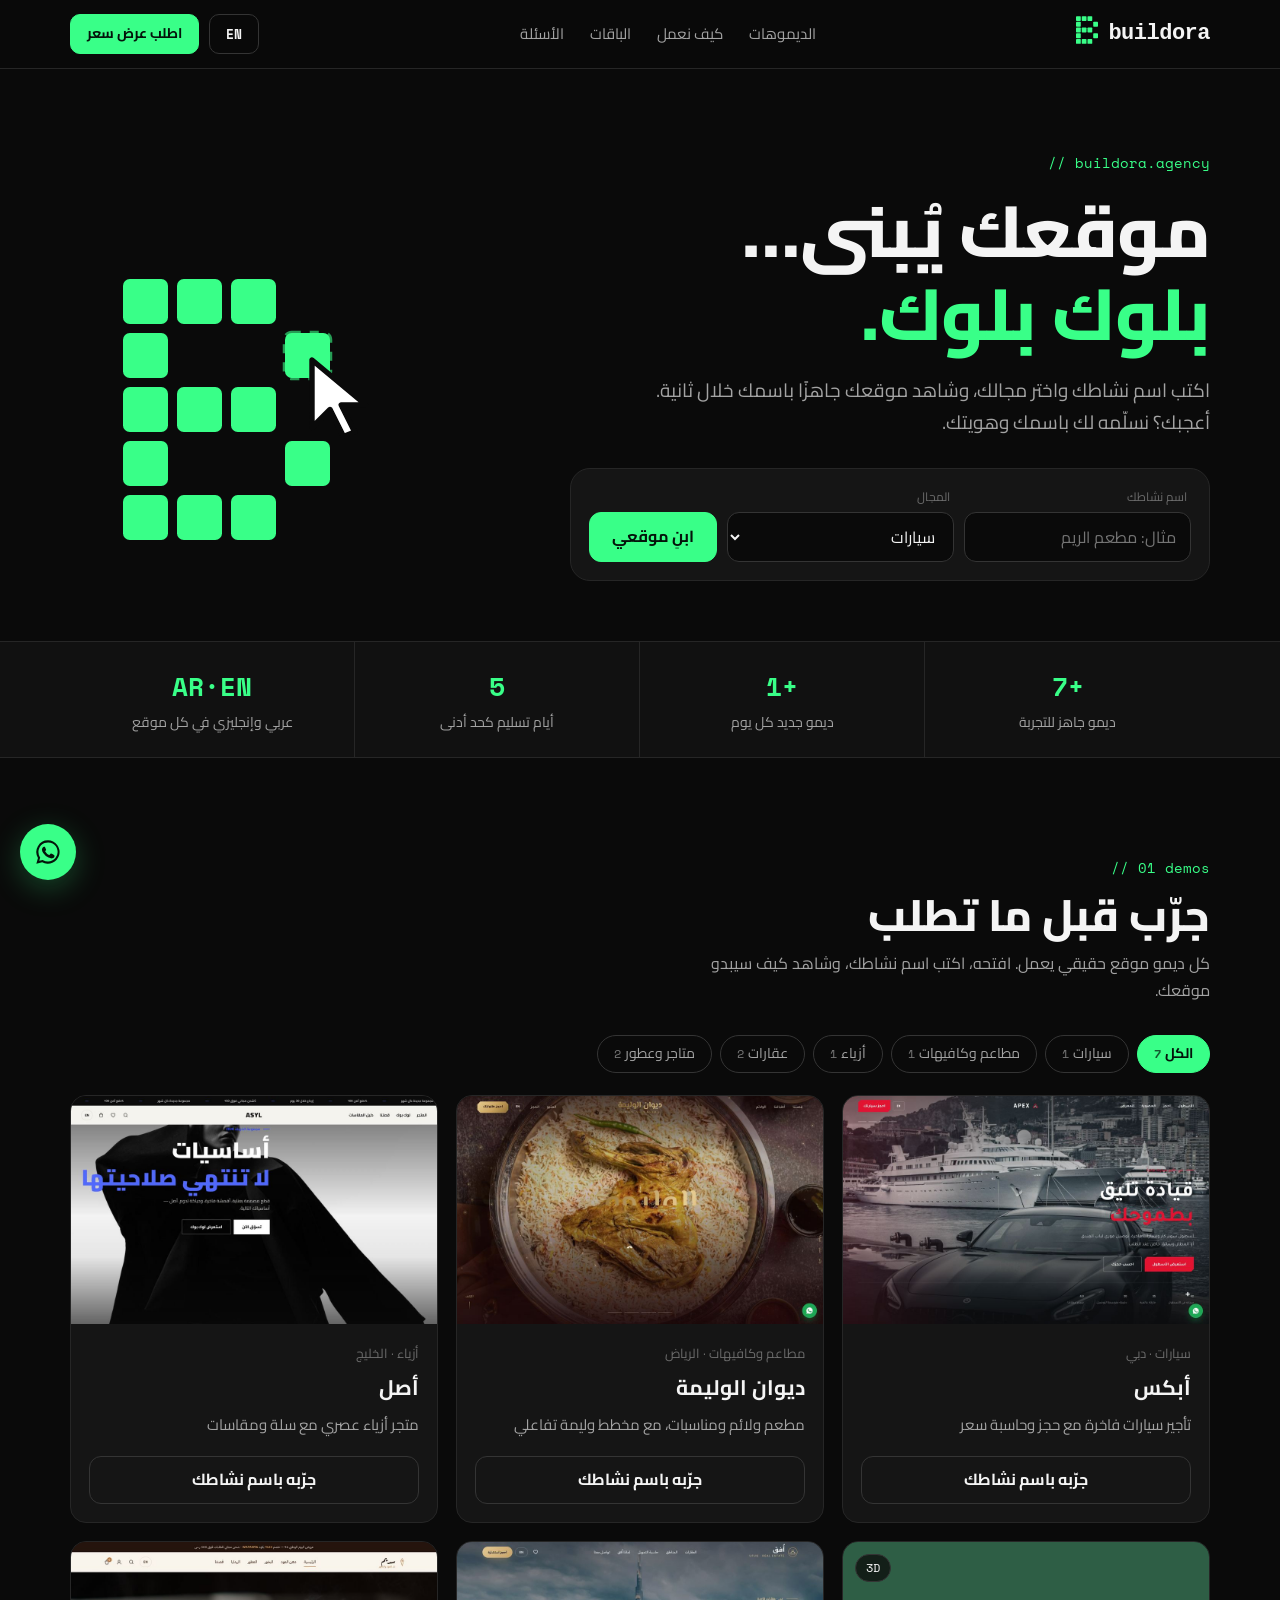
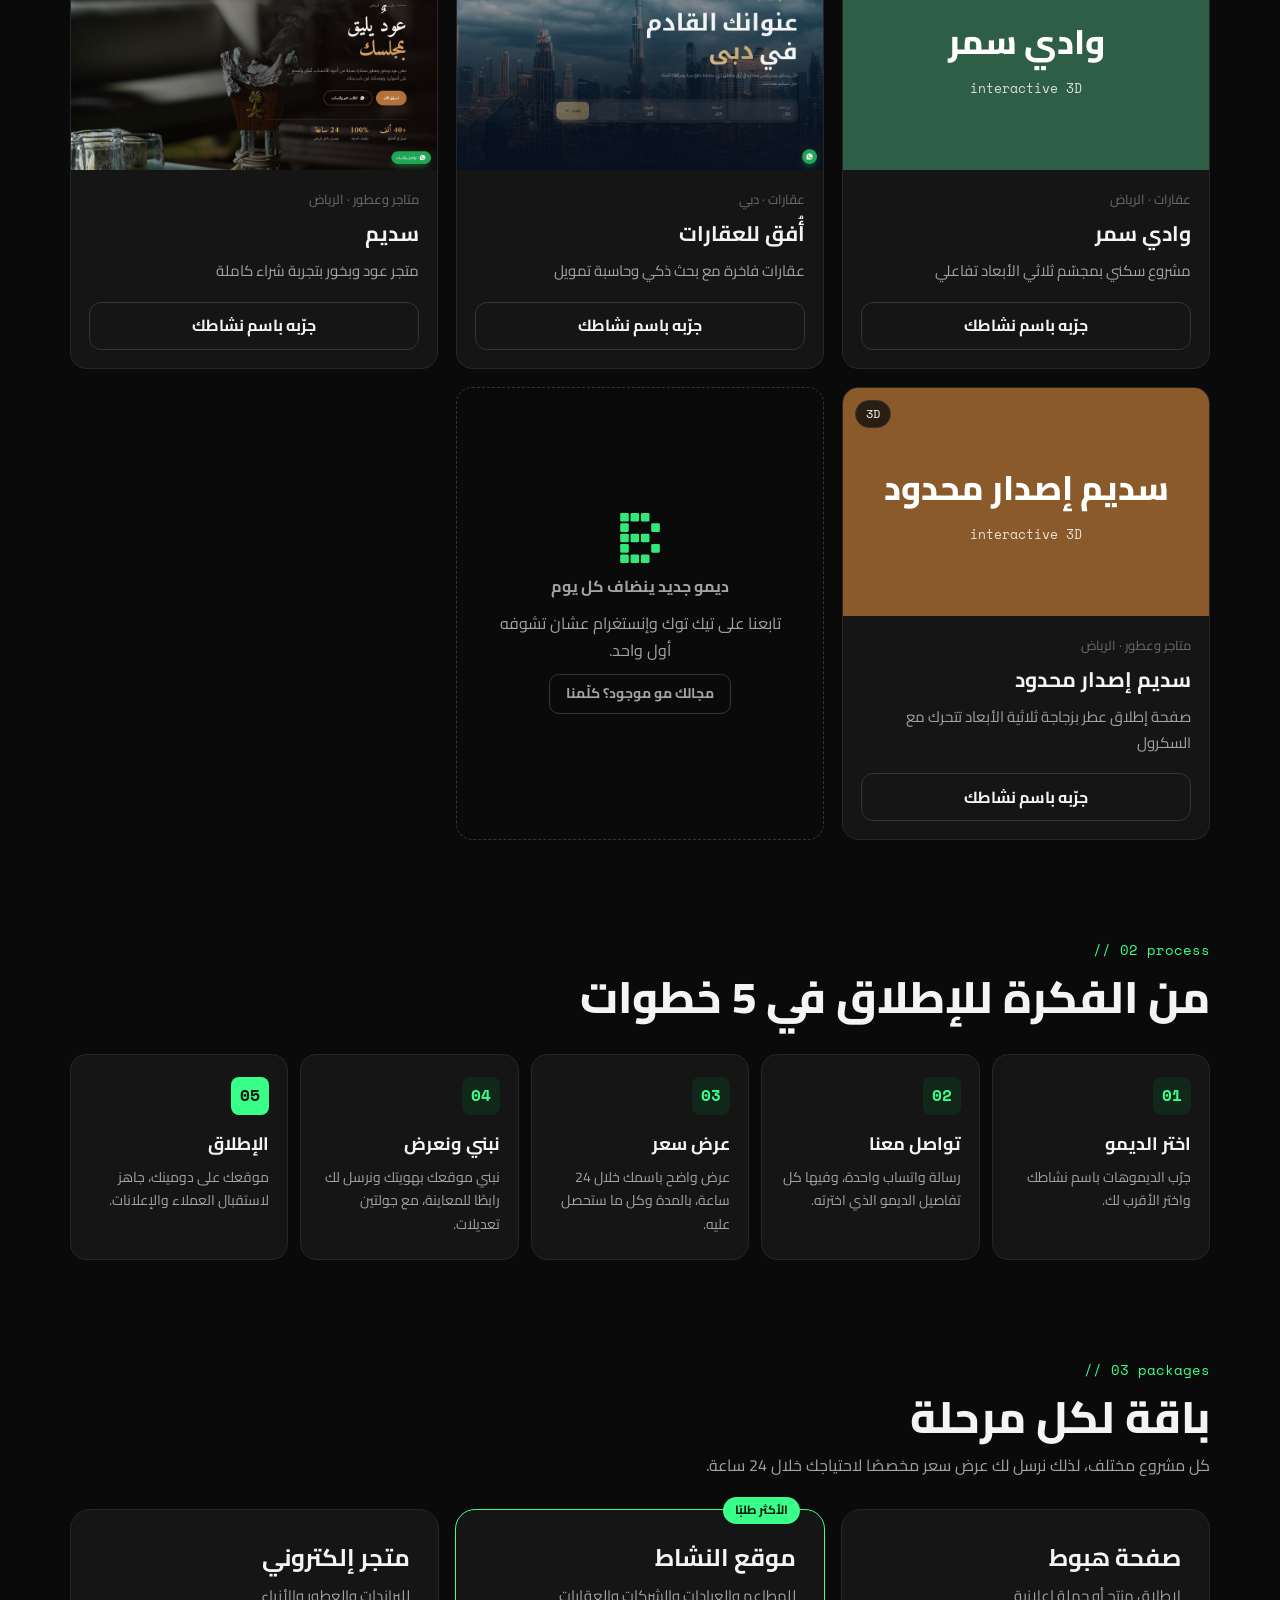
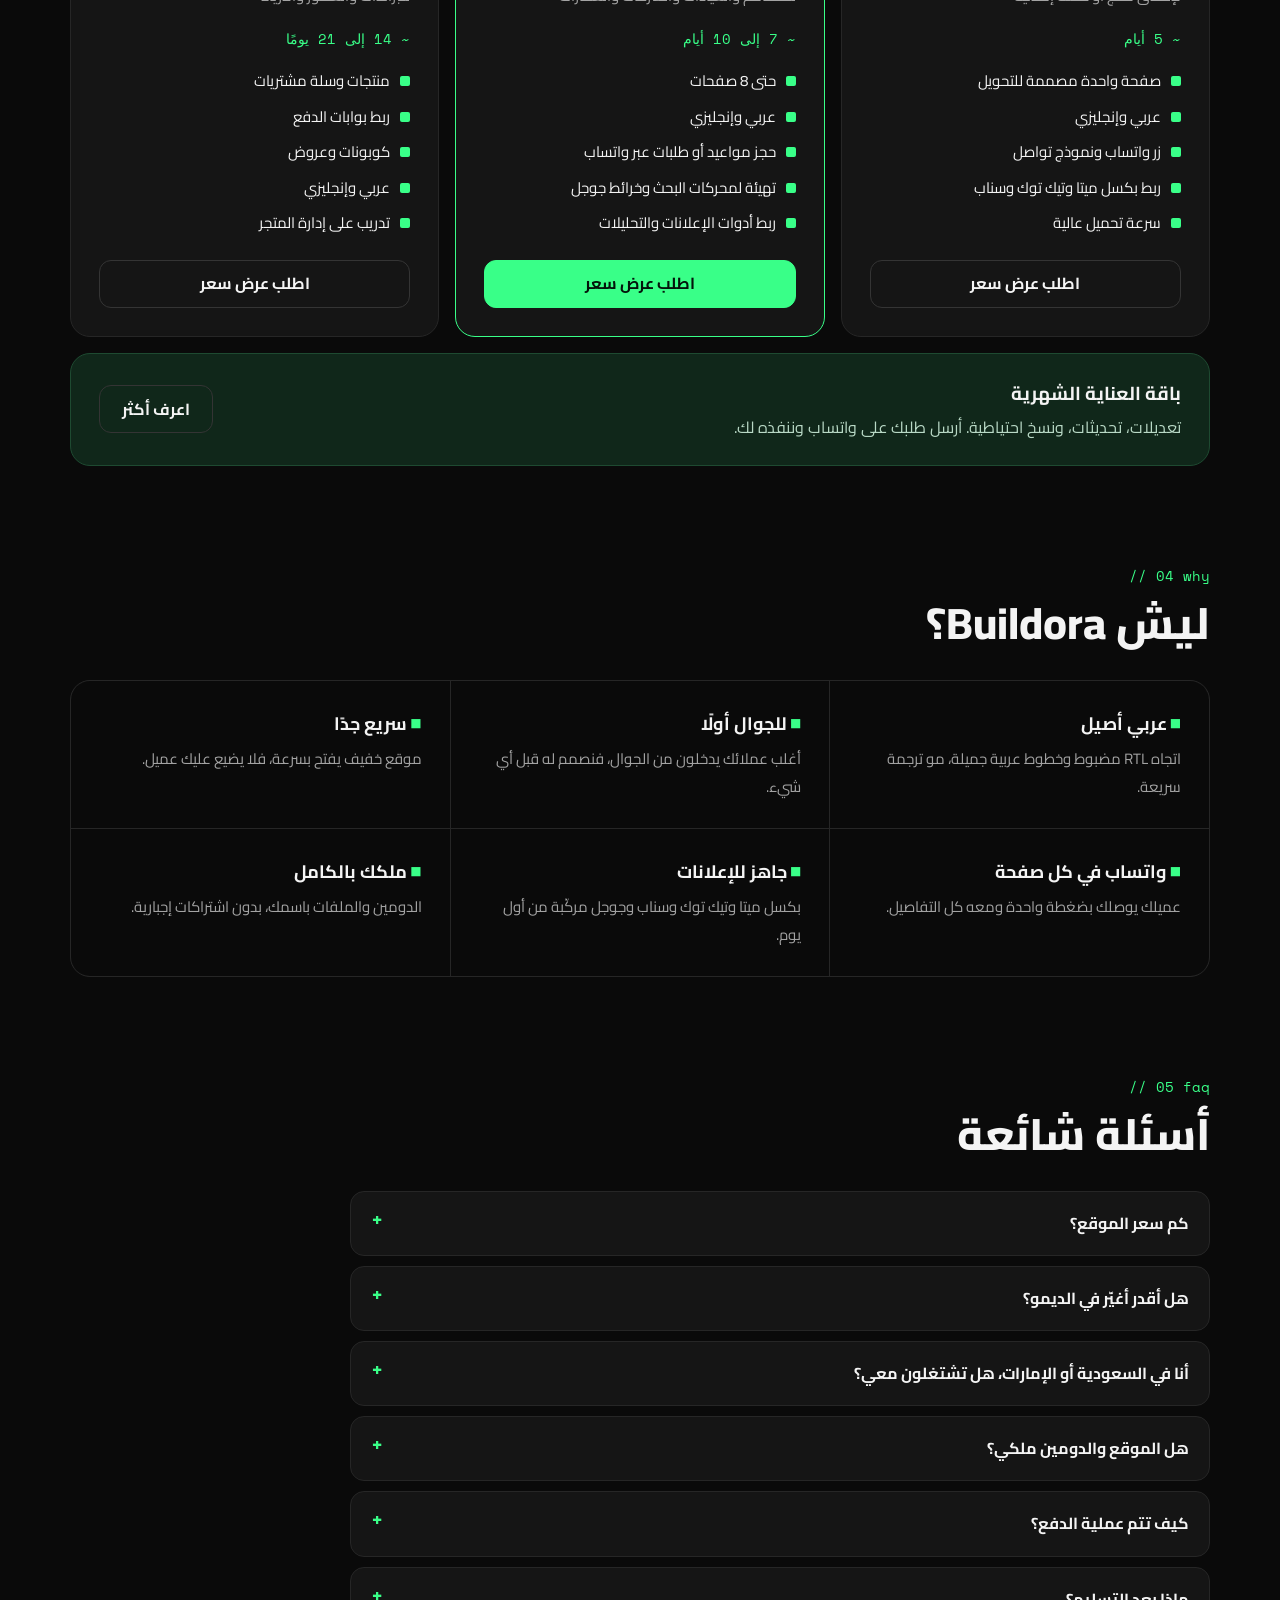
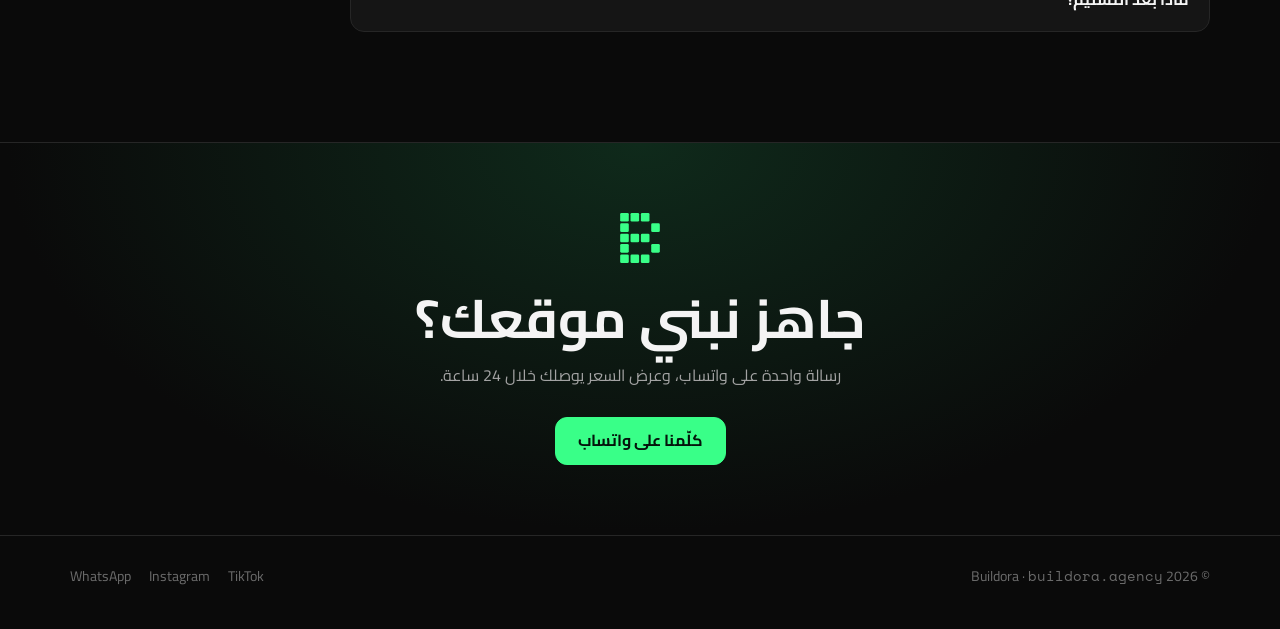
==== index.html @ 4841c997 "Add files via upload" ====
<!DOCTYPE html>
<html lang="ar" dir="rtl">
<head>
<meta charset="utf-8">
<meta name="viewport" content="width=device-width, initial-scale=1">
<title>Buildora | مواقع تُبنى بلوك بلوك</title>
<meta name="description" content="Buildora وكالة تصميم مواقع للخليج. جرّب ديمو جاهز باسم نشاطك، واطلب موقعك.">
<meta property="og:title" content="Buildora — Websites, built block by block">
<meta property="og:description" content="جرّب موقعك باسم نشاطك قبل ما تطلبه">
<meta property="og:image" content="assets/favicon-512.png">
<meta name="theme-color" content="#0A0A0A">
<link rel="icon" href="assets/favicon-32.png" sizes="32x32">
<link rel="apple-touch-icon" href="assets/favicon-180.png">
<link rel="preconnect" href="https://fonts.googleapis.com">
<link rel="preconnect" href="https://fonts.gstatic.com" crossorigin>
<link href="https://fonts.googleapis.com/css2?family=Cairo:wght@400;600;700;800&family=Inter:wght@400;600;700;800&family=Space+Mono:wght@400;700&display=swap" rel="stylesheet">
<link rel="stylesheet" href="assets/style.css">
</head>
<body>

<nav class="nav">
  <div class="wrap">
    <a href="#top" class="brand" aria-label="Buildora"><span id="navLogo"></span><b>buildora</b></a>
    <div class="nav-links">
      <a href="#demos" data-i18n="n_demos">الديموهات</a>
      <a href="#how" data-i18n="n_how">كيف نعمل</a>
      <a href="#packages" data-i18n="n_pkg">الباقات</a>
      <a href="#faq" data-i18n="n_faq">الأسئلة</a>
    </div>
    <div class="nav-end">
      <button class="btn btn-sm lang-btn" type="button">EN</button>
      <a class="btn btn-sm btn-neon" data-wa="general" href="#" target="_blank" rel="noopener" data-i18n="n_cta">اطلب عرض سعر</a>
    </div>
  </div>
</nav>

<header class="hero" id="top">
  <div class="wrap">
    <div>
      <span class="eyebrow">// buildora.agency</span>
      <h1 data-i18n="h_title">موقعك يُبنى…<br><span class="neon">بلوك بلوك.</span></h1>
      <p class="lead" data-i18n="h_lead">اكتب اسم نشاطك واختر مجالك، وشاهد موقعك جاهزًا باسمك خلال ثانية. أعجبك؟ نسلّمه لك باسمك وهويتك.</p>
      <form class="builder" id="builder" novalidate>
        <div>
          <label for="bName" data-i18n="h_name">اسم نشاطك</label>
          <input class="field" id="bName" maxlength="40" autocomplete="organization" data-i18n-ph="h_name_ph" placeholder="مثال: مطعم الريم">
        </div>
        <div>
          <label for="bCat" data-i18n="h_cat">المجال</label>
          <select class="field" id="bCat"></select>
        </div>
        <button class="btn btn-neon" type="submit" data-i18n="h_go">ابنِ موقعي</button>
        <p class="err" id="bErr" role="alert"></p>
      </form>
    </div>
    <div class="hero-art" id="heroArt"></div>
  </div>
</header>

<div class="strip">
  <div class="wrap">
    <div class="s"><b id="stDemos">+7</b><span data-i18n="st_1">ديمو جاهز للتجربة</span></div>
    <div class="s"><b>+1</b><span data-i18n="st_2">ديمو جديد كل يوم</span></div>
    <div class="s"><b data-i18n="st_3v">5</b><span data-i18n="st_3">أيام تسليم كحد أدنى</span></div>
    <div class="s"><b>AR·EN</b><span data-i18n="st_4">عربي وإنجليزي في كل موقع</span></div>
  </div>
</div>

<section class="sec" id="demos">
  <div class="wrap">
    <div class="sec-head rv">
      <div>
        <span class="eyebrow">// 01 demos</span>
        <h2 data-i18n="d_title">جرّب قبل ما تطلب</h2>
        <p data-i18n="d_sub">كل ديمو موقع حقيقي يعمل. افتحه، اكتب اسم نشاطك، وشاهد كيف سيبدو موقعك.</p>
      </div>
    </div>
    <div class="chips" id="chips" role="group"></div>
    <div class="grid" id="grid"></div>
  </div>
</section>

<section class="sec" id="how">
  <div class="wrap">
    <div class="sec-head rv">
      <div>
        <span class="eyebrow">// 02 process</span>
        <h2 data-i18n="p_title">من الفكرة للإطلاق في 5 خطوات</h2>
      </div>
    </div>
    <div class="steps rv">
      <div class="step"><div class="num">01</div><h3 data-i18n="p1h">اختر الديمو</h3><p data-i18n="p1p">جرّب الديموهات باسم نشاطك واختر الأقرب لك.</p></div>
      <div class="step"><div class="num">02</div><h3 data-i18n="p2h">تواصل معنا</h3><p data-i18n="p2p">رسالة واتساب واحدة، وفيها كل تفاصيل الديمو الذي اخترته.</p></div>
      <div class="step"><div class="num">03</div><h3 data-i18n="p3h">عرض سعر</h3><p data-i18n="p3p">عرض واضح باسمك خلال 24 ساعة، بالمدة وكل ما ستحصل عليه.</p></div>
      <div class="step"><div class="num">04</div><h3 data-i18n="p4h">نبني ونعرض</h3><p data-i18n="p4p">نبني موقعك بهويتك ونرسل لك رابطًا للمعاينة، مع جولتين تعديلات.</p></div>
      <div class="step"><div class="num">05</div><h3 data-i18n="p5h">الإطلاق</h3><p data-i18n="p5p">موقعك على دومينك، جاهز لاستقبال العملاء والإعلانات.</p></div>
    </div>
  </div>
</section>

<section class="sec" id="packages">
  <div class="wrap">
    <div class="sec-head rv">
      <div>
        <span class="eyebrow">// 03 packages</span>
        <h2 data-i18n="k_title">باقة لكل مرحلة</h2>
        <p data-i18n="k_sub">كل مشروع مختلف، لذلك نرسل لك عرض سعر مخصصًا لاحتياجك خلال 24 ساعة.</p>
      </div>
    </div>
    <div class="pkgs rv">
      <div class="pkg">
        <h3 data-i18n="k1">صفحة هبوط</h3>
        <p class="for" data-i18n="k1f">لإطلاق منتج أو حملة إعلانية</p>
        <div class="time" data-i18n="k1t">~ 5 أيام</div>
        <ul data-i18n="k1l"><li>صفحة واحدة مصممة للتحويل</li><li>عربي وإنجليزي</li><li>زر واتساب ونموذج تواصل</li><li>ربط بكسل ميتا وتيك توك وسناب</li><li>سرعة تحميل عالية</li></ul>
        <a class="btn" data-wa="pkg" data-pkg="k1" href="#" target="_blank" rel="noopener" data-i18n="k_cta">اطلب عرض سعر</a>
      </div>
      <div class="pkg hot">
        <span class="pop" data-i18n="k_pop">الأكثر طلبًا</span>
        <h3 data-i18n="k2">موقع النشاط</h3>
        <p class="for" data-i18n="k2f">للمطاعم والعيادات والشركات والعقارات</p>
        <div class="time" data-i18n="k2t">~ 7 إلى 10 أيام</div>
        <ul data-i18n="k2l"><li>حتى 8 صفحات</li><li>عربي وإنجليزي</li><li>حجز مواعيد أو طلبات عبر واتساب</li><li>تهيئة لمحركات البحث وخرائط جوجل</li><li>ربط أدوات الإعلانات والتحليلات</li></ul>
        <a class="btn btn-neon" data-wa="pkg" data-pkg="k2" href="#" target="_blank" rel="noopener" data-i18n="k_cta">اطلب عرض سعر</a>
      </div>
      <div class="pkg">
        <h3 data-i18n="k3">متجر إلكتروني</h3>
        <p class="for" data-i18n="k3f">للبراندات والعطور والأزياء</p>
        <div class="time" data-i18n="k3t">~ 14 إلى 21 يومًا</div>
        <ul data-i18n="k3l"><li>منتجات وسلة مشتريات</li><li>ربط بوابات الدفع</li><li>كوبونات وعروض</li><li>عربي وإنجليزي</li><li>تدريب على إدارة المتجر</li></ul>
        <a class="btn" data-wa="pkg" data-pkg="k3" href="#" target="_blank" rel="noopener" data-i18n="k_cta">اطلب عرض سعر</a>
      </div>
    </div>
    <div class="care rv">
      <div>
        <h3 data-i18n="c_h">باقة العناية الشهرية</h3>
        <p data-i18n="c_p">تعديلات، تحديثات، ونسخ احتياطية. أرسل طلبك على واتساب وننفذه لك.</p>
      </div>
      <a class="btn" data-wa="care" href="#" target="_blank" rel="noopener" data-i18n="c_cta">اعرف أكثر</a>
    </div>
  </div>
</section>

<section class="sec">
  <div class="wrap">
    <div class="sec-head rv">
      <div>
        <span class="eyebrow">// 04 why</span>
        <h2 data-i18n="w_title">ليش Buildora؟</h2>
      </div>
    </div>
    <div class="why rv">
      <div><b data-i18n="w1">عربي أصيل</b><span data-i18n="w1p">اتجاه RTL مضبوط وخطوط عربية جميلة، مو ترجمة سريعة.</span></div>
      <div><b data-i18n="w2">للجوال أولًا</b><span data-i18n="w2p">أغلب عملائك يدخلون من الجوال، فنصمم له قبل أي شيء.</span></div>
      <div><b data-i18n="w3">سريع جدًا</b><span data-i18n="w3p">موقع خفيف يفتح بسرعة، فلا يضيع عليك عميل.</span></div>
      <div><b data-i18n="w4">واتساب في كل صفحة</b><span data-i18n="w4p">عميلك يوصلك بضغطة واحدة ومعه كل التفاصيل.</span></div>
      <div><b data-i18n="w5">جاهز للإعلانات</b><span data-i18n="w5p">بكسل ميتا وتيك توك وسناب وجوجل مركّبة من أول يوم.</span></div>
      <div><b data-i18n="w6">ملكك بالكامل</b><span data-i18n="w6p">الدومين والملفات باسمك، بدون اشتراكات إجبارية.</span></div>
    </div>
  </div>
</section>

<section class="sec" id="faq">
  <div class="wrap">
    <div class="sec-head rv">
      <div>
        <span class="eyebrow">// 05 faq</span>
        <h2 data-i18n="f_title">أسئلة شائعة</h2>
      </div>
    </div>
    <div class="faq rv">
      <details><summary data-i18n="f1q">كم سعر الموقع؟</summary><p data-i18n="f1a">يعتمد على الباقة وعدد الصفحات والمميزات. أرسل لنا على واتساب ونرسل لك عرض سعر واضحًا خلال 24 ساعة.</p></details>
      <details><summary data-i18n="f2q">هل أقدر أغيّر في الديمو؟</summary><p data-i18n="f2a">أكيد. الديمو نقطة بداية فقط، ونغيّر الألوان والصور والمحتوى والأقسام حسب هويتك واحتياجك.</p></details>
      <details><summary data-i18n="f3q">أنا في السعودية أو الإمارات، هل تشتغلون معي؟</summary><p data-i18n="f3a">نعم، نعمل مع عملاء الخليج عن بُعد بالكامل: التواصل على واتساب، والمعاينة برابط، والدفع بطرق مرنة.</p></details>
      <details><summary data-i18n="f4q">هل الموقع والدومين ملكي؟</summary><p data-i18n="f4a">نعم، الدومين مسجّل باسمك والموقع ملكك بالكامل.</p></details>
      <details><summary data-i18n="f5q">كيف تتم عملية الدفع؟</summary><p data-i18n="f5a">50% عند البدء، و50% قبل إطلاق الموقع على دومينك.</p></details>
      <details><summary data-i18n="f6q">ماذا بعد التسليم؟</summary><p data-i18n="f6a">نعطيك دعمًا مجانيًا لمدة 14 يومًا، وبعدها تقدر تشترك في باقة العناية الشهرية.</p></details>
    </div>
  </div>
</section>

<div class="cta">
  <div class="wrap rv">
    <div id="ctaLogo" style="display:inline-block"></div>
    <h2 data-i18n="x_title">جاهز نبني موقعك؟</h2>
    <p data-i18n="x_sub">رسالة واحدة على واتساب، وعرض السعر يوصلك خلال 24 ساعة.</p>
    <a class="btn btn-neon" data-wa="general" href="#" target="_blank" rel="noopener" data-i18n="x_cta">كلّمنا على واتساب</a>
  </div>
</div>

<footer>
  <div class="wrap">
    <span>© <span id="yr">2026</span> Buildora · <span class="mono">buildora.agency</span></span>
    <div class="links">
      <a href="https://www.tiktok.com/@buildora.agency" target="_blank" rel="noopener">TikTok</a>
      <a href="https://www.instagram.com/buildora.agency" target="_blank" rel="noopener">Instagram</a>
      <a data-wa="general" href="#" target="_blank" rel="noopener">WhatsApp</a>
    </div>
  </div>
</footer>

<a class="wa-float" data-wa="general" href="#" target="_blank" rel="noopener" aria-label="WhatsApp">
  <svg width="28" height="28" viewBox="0 0 24 24" fill="currentColor" aria-hidden="true"><path d="M12 2a10 10 0 0 0-8.6 15.1L2 22l5-1.3A10 10 0 1 0 12 2zm0 18.2a8.2 8.2 0 0 1-4.2-1.2l-.3-.2-3 .8.8-2.9-.2-.3A8.2 8.2 0 1 1 12 20.2zm4.5-6.1c-.2-.1-1.5-.7-1.7-.8-.2-.1-.4-.1-.6.1l-.8 1c-.1.2-.3.2-.5.1a6.7 6.7 0 0 1-3.3-2.9c-.3-.4.3-.4.7-1.4.1-.2 0-.3 0-.4l-.8-1.8c-.2-.5-.4-.4-.6-.4h-.5a1 1 0 0 0-.7.3 3 3 0 0 0-.9 2.2 5.2 5.2 0 0 0 1.1 2.7 11.8 11.8 0 0 0 4.5 4c1.7.7 2.3.8 3.2.6a2.7 2.7 0 0 0 1.8-1.2 2.2 2.2 0 0 0 .1-1.3c0-.1-.2-.2-.5-.3z"/></svg>
</a>

<script src="assets/common.js"></script>
<script src="assets/home.js"></script>
</body>
</html>
---- assets/style.css ----
:root {
  --bg: #0A0A0A;
  --bg-2: #111111;
  --card: #151515;
  --line: #262626;
  --line-2: #343434;
  --neon: #39FF88;
  --neon-dim: #10271A;
  --text: #F4F4F4;
  --muted: #A3A3A3;
  --faint: #6B6B6B;
  --radius: 16px;
  --font-ar: 'Cairo', system-ui, sans-serif;
  --font-en: 'Inter', system-ui, sans-serif;
  --font-mono: 'Space Mono', 'Courier New', monospace;
  color-scheme: dark;
}

* { box-sizing: border-box; }
html { scroll-behavior: smooth; }
body {
  margin: 0;
  background: var(--bg);
  color: var(--text);
  font-family: var(--font-ar);
  line-height: 1.7;
  -webkit-font-smoothing: antialiased;
}
html[lang="en"] body { font-family: var(--font-en); }
a { color: inherit; text-decoration: none; }
img { max-width: 100%; display: block; }
button, input, select { font: inherit; color: inherit; }
.mono { font-family: var(--font-mono); }
.wrap { max-width: 1180px; margin: 0 auto; padding: 0 20px; }
.neon { color: var(--neon); }
.sr-only { position: absolute; width: 1px; height: 1px; overflow: hidden; clip: rect(0 0 0 0); }

/* Buttons */
.btn {
  display: inline-flex; align-items: center; justify-content: center; gap: 8px;
  height: 48px; padding: 0 22px; border-radius: 12px; border: 1px solid var(--line-2);
  background: transparent; cursor: pointer; font-weight: 700; white-space: nowrap;
  transition: transform .15s, background .15s, border-color .15s;
}
.btn:hover { border-color: var(--neon); }
.btn:active { transform: scale(.98); }
.btn-neon { background: var(--neon); color: #04140B; border-color: var(--neon); }
.btn-neon:hover { background: #5dffa0; }
.btn-sm { height: 40px; padding: 0 16px; font-size: 14px; border-radius: 10px; }

/* Nav */
.nav {
  position: sticky; top: 0; z-index: 50;
  background: rgba(10, 10, 10, .82); backdrop-filter: blur(12px);
  border-bottom: 1px solid var(--line);
}
.nav .wrap { display: flex; align-items: center; justify-content: space-between; height: 68px; gap: 16px; }
.brand { display: flex; align-items: center; gap: 10px; direction: ltr; }
.brand b { font-family: 'Courier New', monospace; font-size: 22px; letter-spacing: -.5px; }
.nav-links { display: flex; gap: 26px; color: var(--muted); font-size: 15px; }
.nav-links a:hover { color: var(--text); }
.nav-end { display: flex; gap: 10px; align-items: center; }
.lang-btn { font-family: var(--font-mono); font-size: 13px; }
@media (max-width: 900px) { .nav-links { display: none; } }
@media (max-width: 520px) { .nav .btn-neon { display: none; } }

/* Hero */
.hero { padding: 80px 0 60px; position: relative; overflow: hidden; }
.hero .wrap { display: grid; grid-template-columns: 1.25fr .75fr; gap: 40px; align-items: center; }
.eyebrow { font-family: var(--font-mono); color: var(--neon); font-size: 14px; direction: ltr; display: inline-block; }
.hero h1 { font-size: clamp(38px, 6vw, 72px); line-height: 1.15; margin: 14px 0 18px; font-weight: 800; letter-spacing: -.5px; }
html[lang="en"] .hero h1 { letter-spacing: -2px; }
.hero p.lead { color: var(--muted); font-size: 19px; max-width: 560px; margin: 0 0 30px; }
.builder {
  background: var(--card); border: 1px solid var(--line); border-radius: 20px; padding: 18px;
  display: grid; grid-template-columns: 1fr 1fr auto; gap: 10px; max-width: 640px;
}
.builder label { display: block; font-size: 12px; color: var(--faint); margin: 0 4px 4px; }
.field {
  width: 100%; height: 50px; border-radius: 12px; border: 1px solid var(--line-2);
  background: var(--bg); padding: 0 14px; outline: none;
}
.field:focus { border-color: var(--neon); }
.builder .btn { align-self: end; height: 50px; }
.builder .err { grid-column: 1 / -1; color: #ff7b7b; font-size: 13px; margin: 0 4px; min-height: 0; }
.builder .err:empty { display: none; }
@media (max-width: 900px) {
  .hero .wrap { grid-template-columns: 1fr; }
  .hero-art { display: none; }
  .builder { grid-template-columns: 1fr; }
}
.hero-art { display: flex; justify-content: center; }
.hero-art svg { width: 100%; max-width: 360px; height: auto; }
@keyframes dragin { 0%, 15% { transform: translate(22px, -20px); } 55%, 100% { transform: translate(0, 0); } }
.dg { animation: dragin 2.6s ease-in-out infinite; }
@media (prefers-reduced-motion: reduce) { .dg { animation: none; } }

/* Strip */
.strip { border-block: 1px solid var(--line); background: var(--bg-2); }
.strip .wrap { display: grid; grid-template-columns: repeat(4, 1fr); }
.strip div.s { padding: 22px 10px; text-align: center; border-inline-start: 1px solid var(--line); }
.strip div.s:first-child { border-inline-start: 0; }
.strip b { display: block; font-size: 26px; color: var(--neon); font-family: var(--font-mono); }
.strip span { color: var(--muted); font-size: 14px; }
@media (max-width: 700px) {
  .strip .wrap { grid-template-columns: 1fr 1fr; }
  .strip div.s:nth-child(3) { border-inline-start: 0; }
  .strip div.s:nth-child(n+3) { border-top: 1px solid var(--line); }
}

/* Sections */
section.sec { padding: 96px 0 0; }
.sec-head { display: flex; justify-content: space-between; align-items: end; gap: 20px; flex-wrap: wrap; margin-bottom: 30px; }
.sec-head h2 { font-size: clamp(30px, 4vw, 44px); line-height: 1.2; margin: 8px 0 0; font-weight: 800; }
.sec-head p { color: var(--muted); margin: 8px 0 0; max-width: 520px; }

/* Filters + gallery */
.chips { display: flex; gap: 8px; flex-wrap: wrap; margin-bottom: 22px; }
.chip {
  height: 38px; padding: 0 16px; border-radius: 999px; border: 1px solid var(--line-2);
  background: transparent; cursor: pointer; color: var(--muted); font-size: 14px;
}
.chip[aria-pressed="true"] { background: var(--neon); color: #04140B; border-color: var(--neon); font-weight: 700; }
.chip .n { font-family: var(--font-mono); font-size: 12px; opacity: .7; margin-inline-start: 4px; }
.grid { display: grid; grid-template-columns: repeat(auto-fill, minmax(320px, 1fr)); gap: 18px; }
@media (max-width: 400px) { .grid { grid-template-columns: 1fr; } }
.card {
  background: var(--card); border: 1px solid var(--line); border-radius: var(--radius); overflow: hidden;
  display: flex; flex-direction: column; transition: border-color .2s, transform .2s;
}
.card:hover { border-color: var(--line-2); transform: translateY(-3px); }
.thumb { position: relative; aspect-ratio: 16 / 10; background: #1b1b1b; overflow: hidden; }
.thumb img { width: 100%; height: 100%; object-fit: cover; object-position: top; transition: transform .5s; }
.card:hover .thumb img { transform: scale(1.04); }
.thumb .ph {
  position: absolute; inset: 0; display: flex; flex-direction: column; align-items: center; justify-content: center; gap: 6px;
  font-size: 34px; font-weight: 800; color: #fff;
}
.thumb .ph small { font-family: var(--font-mono); font-size: 13px; font-weight: 400; opacity: .8; }
.tag {
  position: absolute; top: 12px; inset-inline-start: 12px; font-family: var(--font-mono); font-size: 12px;
  background: rgba(10, 10, 10, .75); border: 1px solid var(--line-2); padding: 3px 10px; border-radius: 999px;
}
.tag.new { background: var(--neon); color: #04140B; border-color: var(--neon); font-weight: 700; }
.tag.b3d { inset-inline-start: auto; inset-inline-end: 12px; }
.card-body { padding: 18px; display: flex; flex-direction: column; gap: 6px; flex: 1; }
.card-body .meta { font-size: 13px; color: var(--faint); font-family: var(--font-mono); }
.card-body h3 { margin: 0; font-size: 21px; }
.card-body p { margin: 0; color: var(--muted); font-size: 15px; flex: 1; }
.card-body .btn { margin-top: 12px; width: 100%; }
.more-soon {
  border: 1px dashed var(--line-2); border-radius: var(--radius); display: flex; flex-direction: column;
  align-items: center; justify-content: center; text-align: center; padding: 30px; gap: 10px; color: var(--muted); min-height: 300px;
}
.more-soon svg { opacity: .9; }

/* Steps */
.steps { display: grid; grid-template-columns: repeat(5, 1fr); gap: 12px; }
.step { background: var(--card); border: 1px solid var(--line); border-radius: var(--radius); padding: 22px 18px; position: relative; }
.step .num { width: 38px; height: 38px; border-radius: 8px; background: var(--neon-dim); color: var(--neon); display: grid; place-items: center; font-family: var(--font-mono); font-weight: 700; margin-bottom: 14px; }
.step:last-child .num { background: var(--neon); color: #04140B; }
.step h3 { margin: 0 0 6px; font-size: 18px; }
.step p { margin: 0; color: var(--muted); font-size: 14px; }
@media (max-width: 1000px) { .steps { grid-template-columns: 1fr 1fr; } }
@media (max-width: 560px) { .steps { grid-template-columns: 1fr; } }

/* Packages */
.pkgs { display: grid; grid-template-columns: repeat(3, 1fr); gap: 16px; }
@media (max-width: 900px) { .pkgs { grid-template-columns: 1fr; } }
.pkg { background: var(--card); border: 1px solid var(--line); border-radius: 20px; padding: 28px; display: flex; flex-direction: column; }
.pkg.hot { border-color: var(--neon); position: relative; }
.pkg .pop { position: absolute; top: -13px; inset-inline-start: 24px; background: var(--neon); color: #04140B; font-size: 12px; font-weight: 700; padding: 3px 12px; border-radius: 999px; }
.pkg h3 { margin: 0; font-size: 24px; }
.pkg .for { color: var(--muted); margin: 4px 0 18px; font-size: 15px; }
.pkg .time { font-family: var(--font-mono); color: var(--neon); font-size: 14px; margin-bottom: 18px; }
.pkg ul { list-style: none; padding: 0; margin: 0 0 24px; display: grid; gap: 10px; flex: 1; }
.pkg li { display: flex; gap: 10px; font-size: 15px; }
.pkg li::before { content: ""; flex: none; width: 10px; height: 10px; margin-top: 8px; border-radius: 2px; background: var(--neon); }
.care {
  margin-top: 16px; background: var(--neon-dim); border: 1px solid #1e4a31; border-radius: 20px; padding: 24px 28px;
  display: flex; justify-content: space-between; align-items: center; gap: 20px; flex-wrap: wrap;
}
.care h3 { margin: 0 0 4px; }
.care p { margin: 0; color: #b9d9c6; }

/* Why */
.why { display: grid; grid-template-columns: repeat(3, 1fr); gap: 1px; background: var(--line); border: 1px solid var(--line); border-radius: 20px; overflow: hidden; }
.why div { background: var(--bg); padding: 28px; }
.why b { display: block; font-size: 18px; margin-bottom: 6px; }
.why b::before { content: "■ "; color: var(--neon); font-size: 12px; vertical-align: 3px; }
.why span { color: var(--muted); font-size: 15px; }
@media (max-width: 800px) { .why { grid-template-columns: 1fr; } }

/* FAQ */
.faq { display: grid; gap: 10px; max-width: 860px; }
.faq details { background: var(--card); border: 1px solid var(--line); border-radius: 14px; padding: 0 20px; }
.faq summary { cursor: pointer; list-style: none; padding: 18px 0; font-weight: 700; display: flex; justify-content: space-between; gap: 10px; }
.faq summary::-webkit-details-marker { display: none; }
.faq summary::after { content: "+"; font-family: var(--font-mono); color: var(--neon); font-size: 20px; line-height: 1; }
.faq details[open] summary::after { content: "−"; }
.faq details p { margin: 0 0 18px; color: var(--muted); }

/* CTA + footer */
.cta {
  margin: 110px 0 0; padding: 70px 20px; text-align: center; border-top: 1px solid var(--line);
  background: radial-gradient(ellipse at center top, #0f2a1b 0%, var(--bg) 70%);
}
.cta h2 { font-size: clamp(32px, 5vw, 54px); margin: 16px 0 10px; line-height: 1.2; }
.cta p { color: var(--muted); margin: 0 auto 28px; max-width: 520px; }
footer { border-top: 1px solid var(--line); padding: 28px 0 40px; color: var(--faint); font-size: 14px; }
footer .wrap { display: flex; justify-content: space-between; gap: 16px; flex-wrap: wrap; align-items: center; }
footer .links { display: flex; gap: 18px; }
footer a:hover { color: var(--text); }

.wa-float {
  position: fixed; bottom: 20px; inset-inline-end: 20px; z-index: 40; width: 56px; height: 56px; border-radius: 50%;
  background: var(--neon); color: #04140B; display: grid; place-items: center; box-shadow: 0 8px 30px rgba(57, 255, 136, .25);
}

/* Reveal */
.rv { opacity: 0; transform: translateY(18px); transition: opacity .6s, transform .6s; }
.rv.in { opacity: 1; transform: none; }
@media (prefers-reduced-motion: reduce) { .rv { opacity: 1; transform: none; } }
html[lang="ar"] .card-body .meta { font-family: var(--font-ar); }
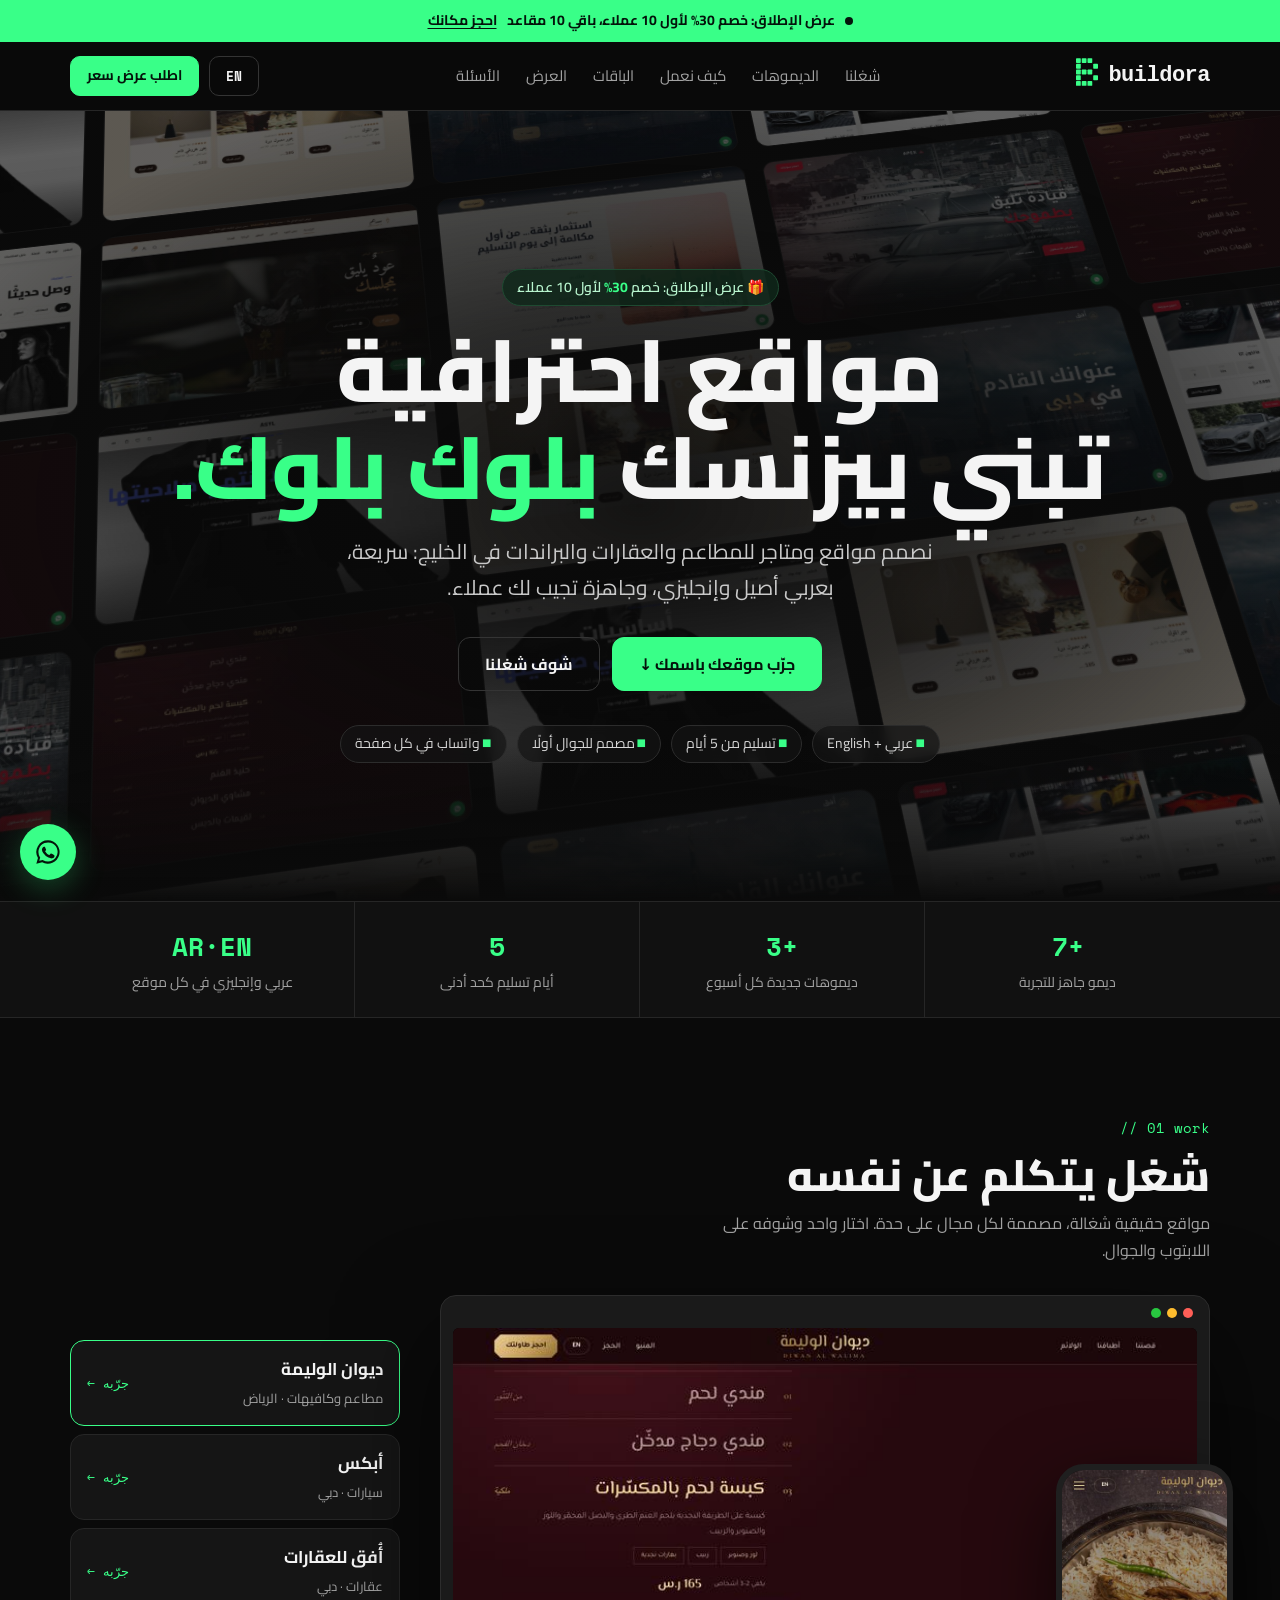
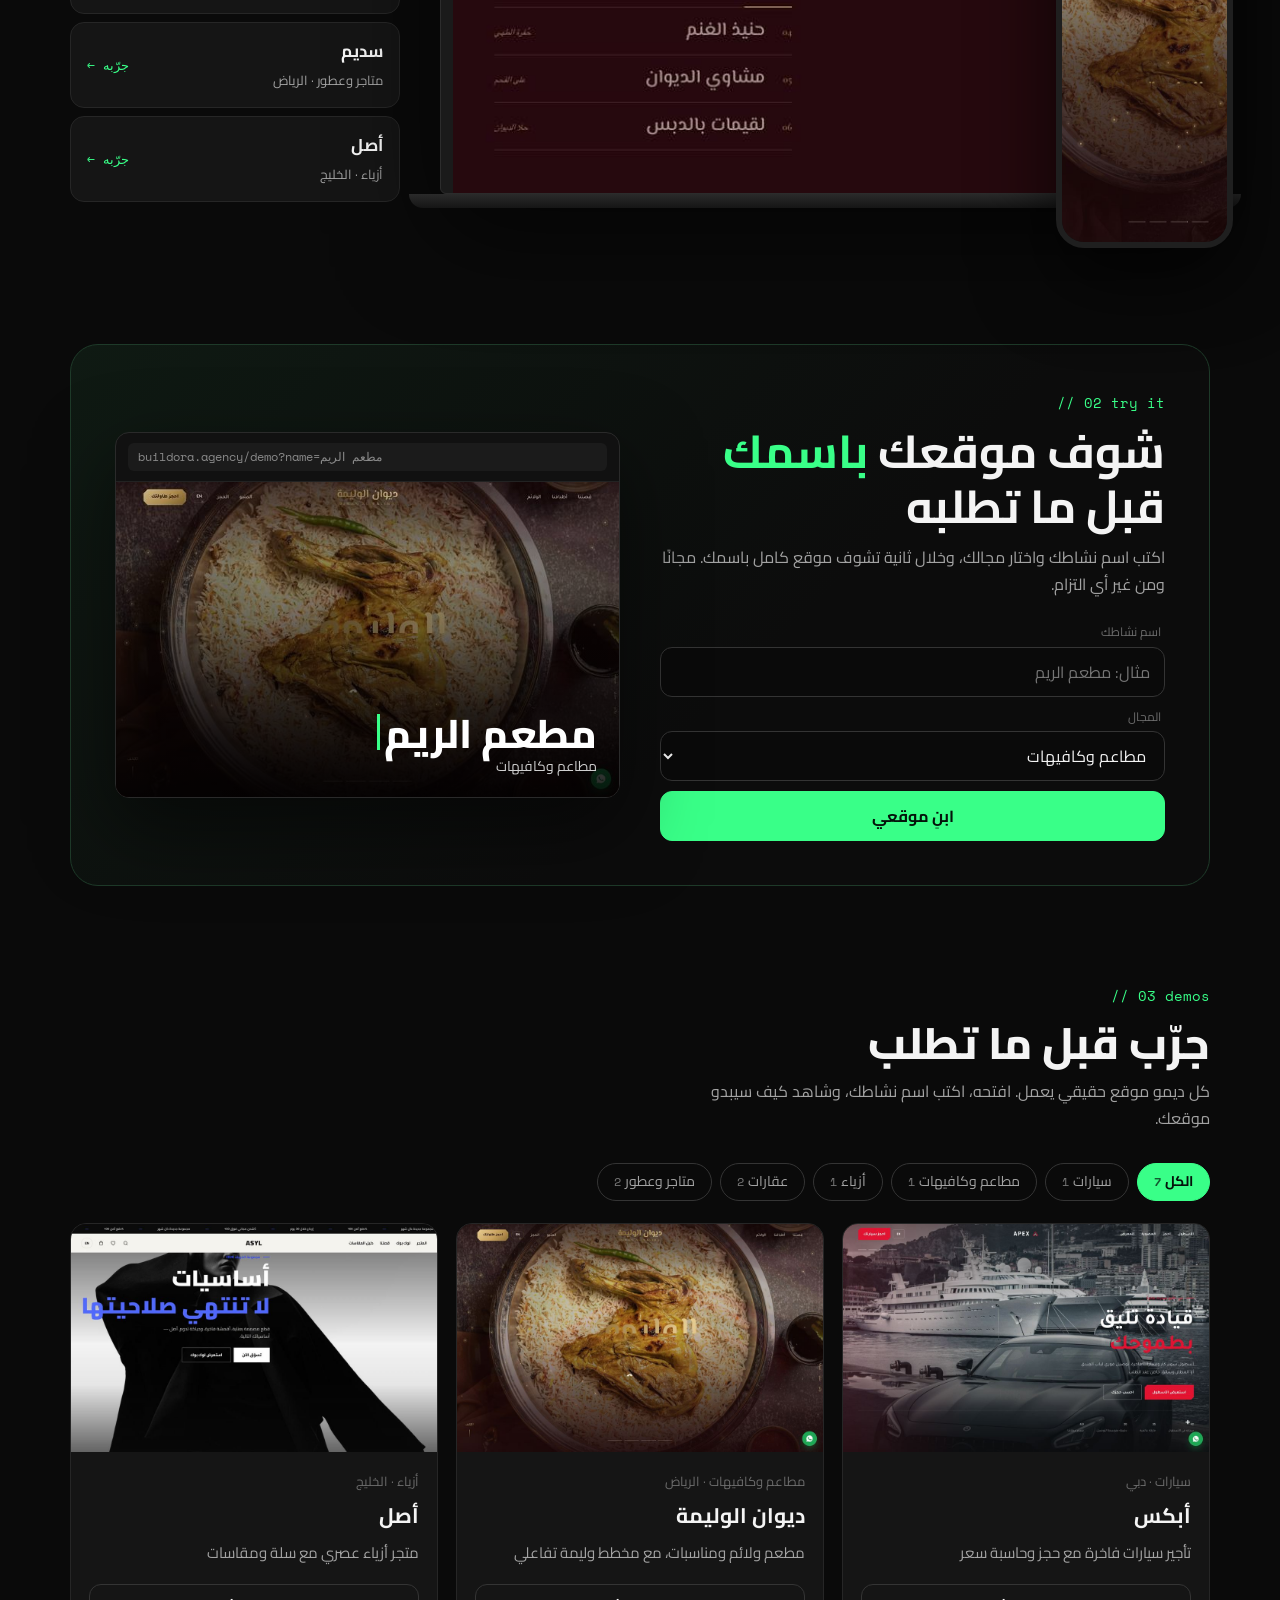
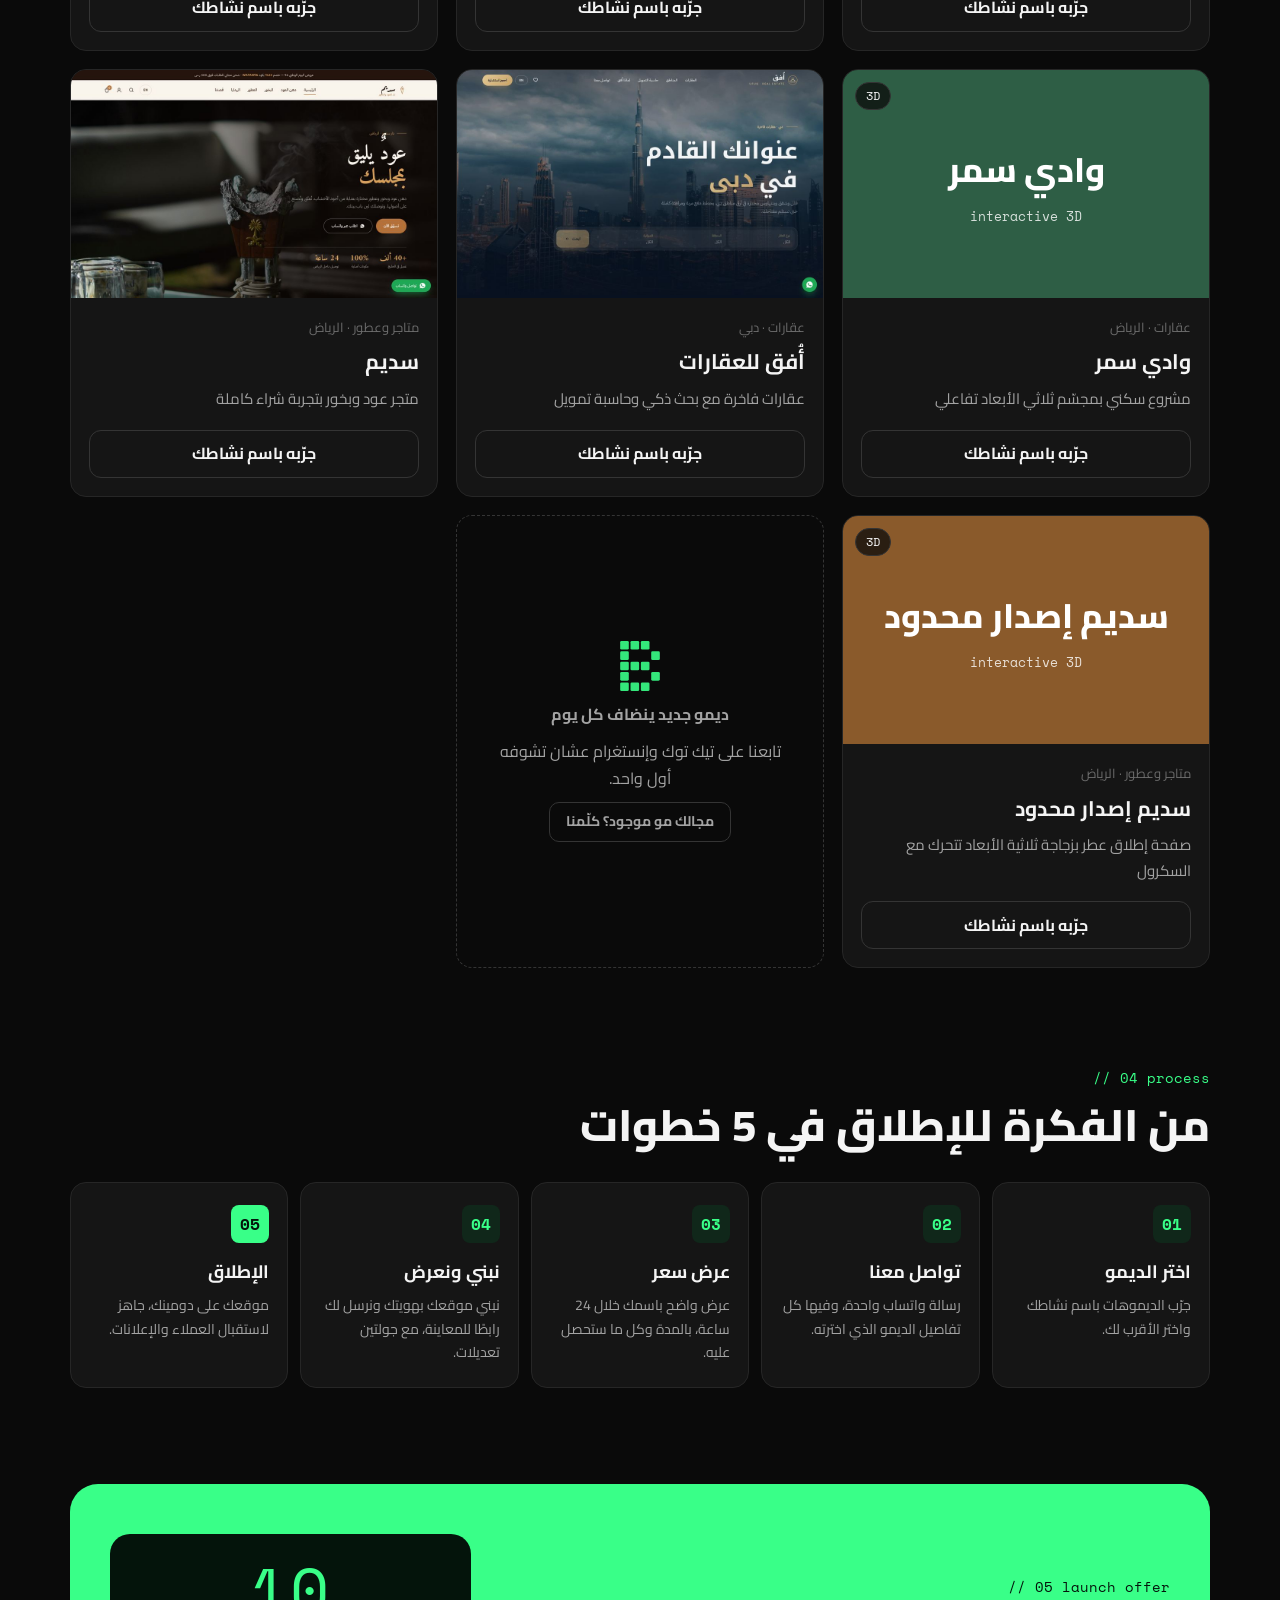
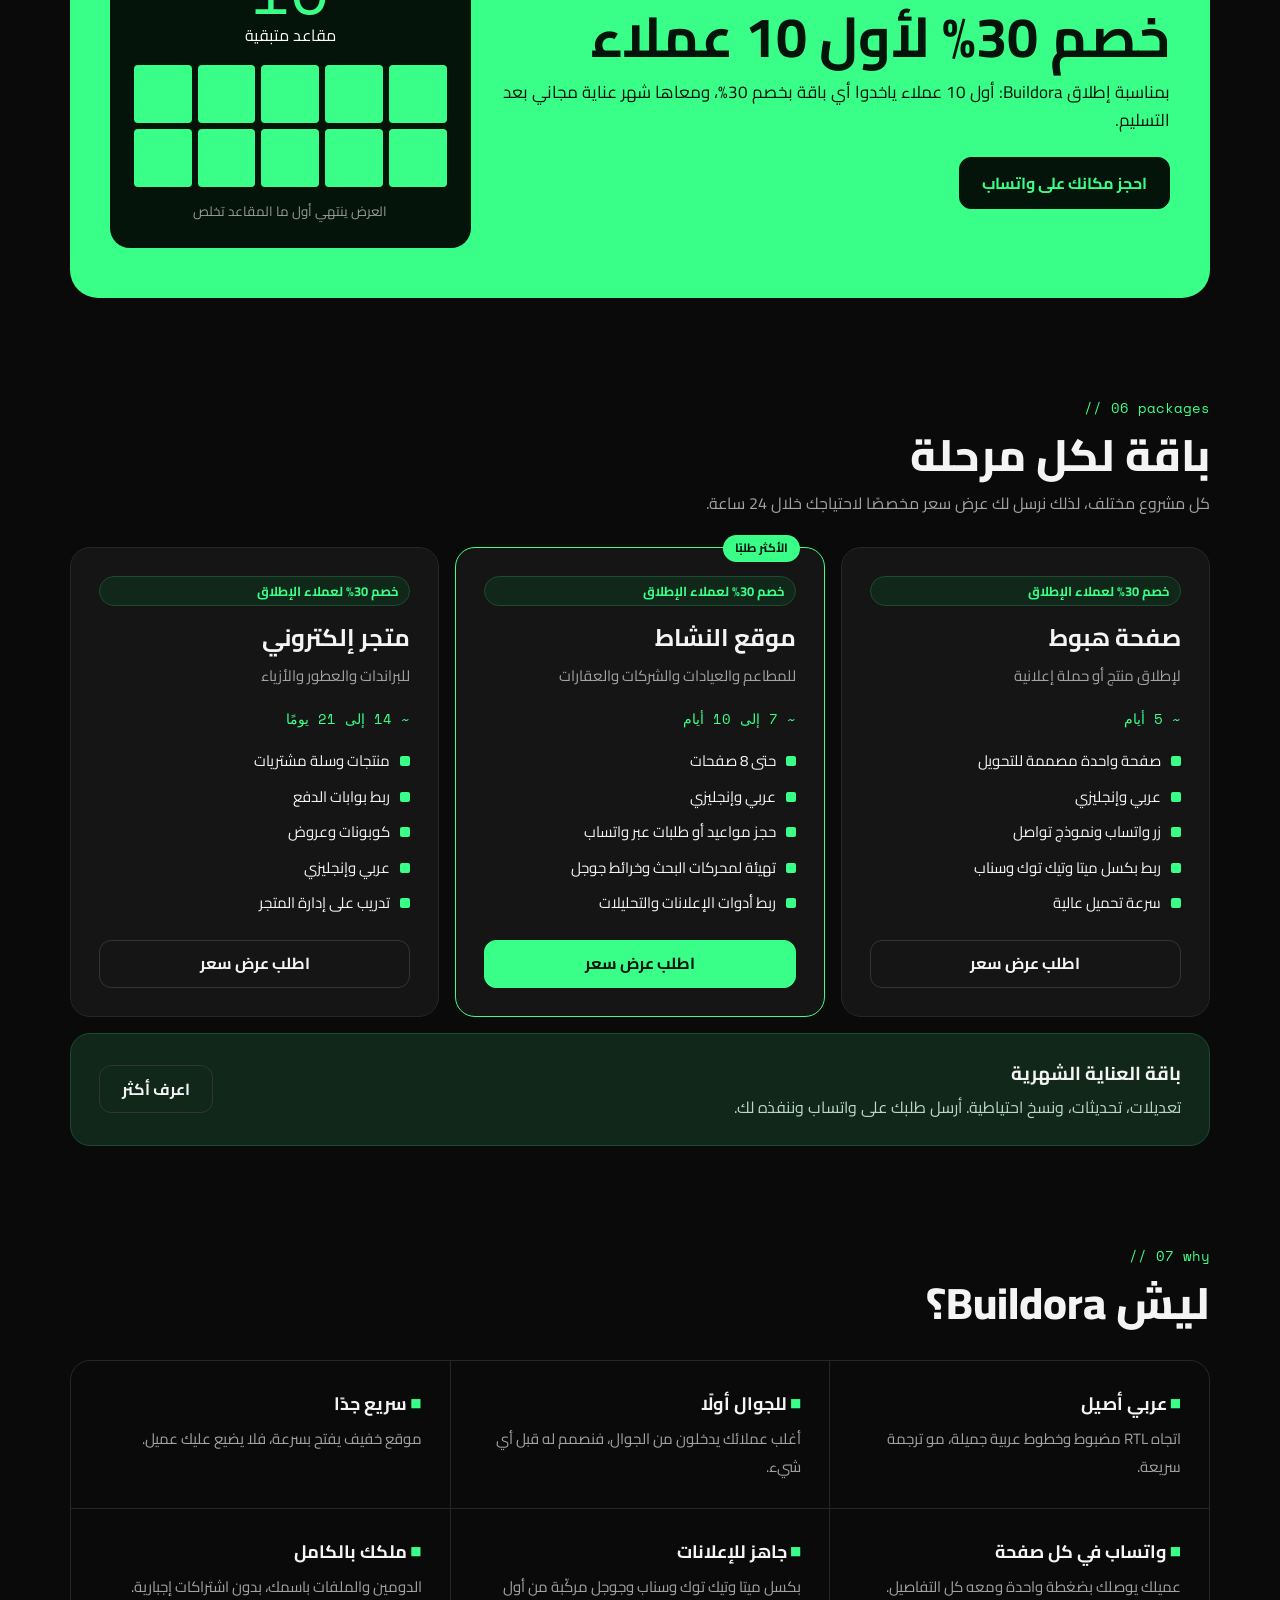
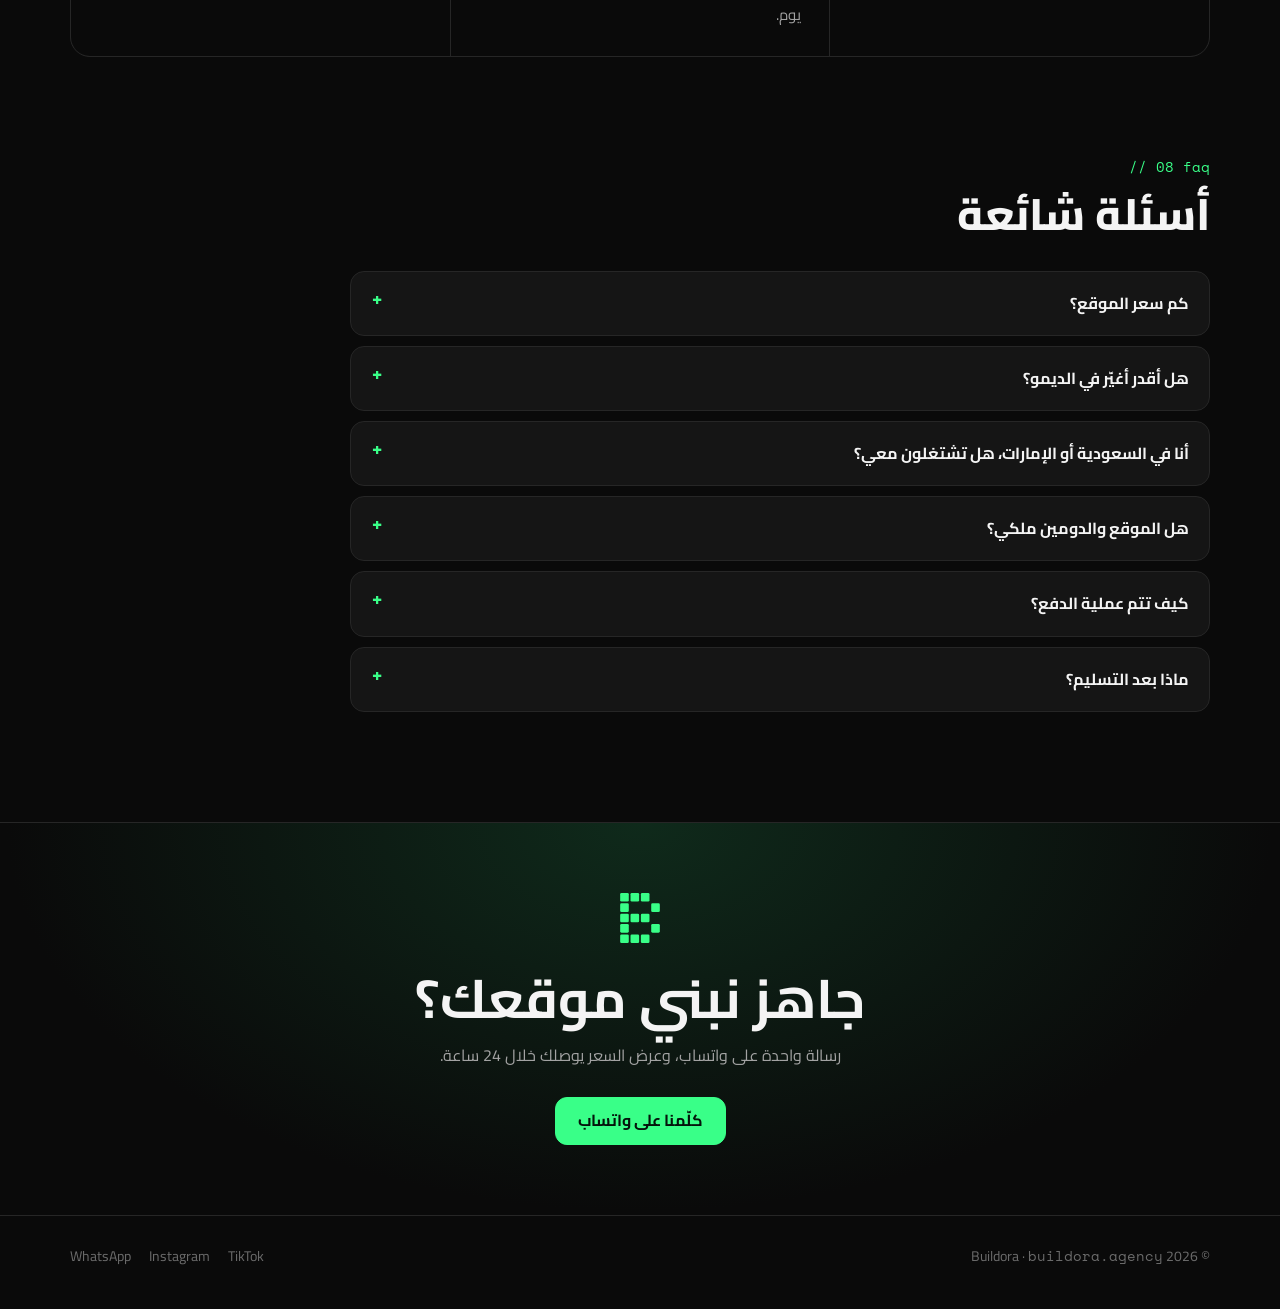
==== commit 9e4874ba: "Redesign homepage: animated work wall hero, device showcase, try-with-your-name section, launch offe" ====
--- a/index.html
+++ b/index.html
@@ -17,14 +17,17 @@
 <link rel="stylesheet" href="assets/style.css">
 </head>
 <body>
+<div class="offer-bar" data-offer><span class="dot"></span><span data-i18n="ob">عرض الإطلاق: خصم 30% لأول 10 عملاء، باقي <b class="left-n">10</b> مقاعد</span><a href="#offer" data-i18n="ob_cta">احجز مكانك</a></div>
 
 <nav class="nav">
   <div class="wrap">
     <a href="#top" class="brand" aria-label="Buildora"><span id="navLogo"></span><b>buildora</b></a>
     <div class="nav-links">
+      <a href="#work" data-i18n="n_work">شغلنا</a>
       <a href="#demos" data-i18n="n_demos">الديموهات</a>
       <a href="#how" data-i18n="n_how">كيف نعمل</a>
       <a href="#packages" data-i18n="n_pkg">الباقات</a>
+      <a href="#offer" data-i18n="n_offer">العرض</a>
       <a href="#faq" data-i18n="n_faq">الأسئلة</a>
     </div>
     <div class="nav-end">
@@ -34,43 +37,81 @@
   </div>
 </nav>
 
-<header class="hero" id="top">
-  <div class="wrap">
-    <div>
-      <span class="eyebrow">// buildora.agency</span>
-      <h1 data-i18n="h_title">موقعك يُبنى…<br><span class="neon">بلوك بلوك.</span></h1>
-      <p class="lead" data-i18n="h_lead">اكتب اسم نشاطك واختر مجالك، وشاهد موقعك جاهزًا باسمك خلال ثانية. أعجبك؟ نسلّمه لك باسمك وهويتك.</p>
-      <form class="builder" id="builder" novalidate>
-        <div>
-          <label for="bName" data-i18n="h_name">اسم نشاطك</label>
-          <input class="field" id="bName" maxlength="40" autocomplete="organization" data-i18n-ph="h_name_ph" placeholder="مثال: مطعم الريم">
-        </div>
-        <div>
-          <label for="bCat" data-i18n="h_cat">المجال</label>
-          <select class="field" id="bCat"></select>
-        </div>
-        <button class="btn btn-neon" type="submit" data-i18n="h_go">ابنِ موقعي</button>
-        <p class="err" id="bErr" role="alert"></p>
-      </form>
-    </div>
-    <div class="hero-art" id="heroArt"></div>
+<header class="hero2" id="top">
+  <div class="wall" id="wall" aria-hidden="true"></div>
+  <div class="wrap">
+    <span class="pill-offer" data-offer><span data-i18n="h_pill">🎁 عرض الإطلاق: خصم <b>30%</b> لأول 10 عملاء</span></span>
+    <h1 data-i18n="h_title">مواقع احترافية<br>تبني بيزنسك <span class="neon">بلوك بلوك.</span></h1>
+    <p class="lead" data-i18n="h_lead">نصمم مواقع ومتاجر للمطاعم والعقارات والبراندات في الخليج: سريعة، بعربي أصيل وإنجليزي، وجاهزة تجيب لك عملاء.</p>
+    <div class="ctas">
+      <a class="btn btn-neon" href="#try" data-i18n="h_cta1">جرّب موقعك باسمك ↓</a>
+      <a class="btn" href="#demos" data-i18n="h_cta2">شوف شغلنا</a>
+    </div>
+    <div class="chips-trust">
+      <span data-i18n="t1">عربي + English</span>
+      <span data-i18n="t2">تسليم من 5 أيام</span>
+      <span data-i18n="t3">مصمم للجوال أولًا</span>
+      <span data-i18n="t4">واتساب في كل صفحة</span>
+    </div>
   </div>
 </header>
 
 <div class="strip">
   <div class="wrap">
     <div class="s"><b id="stDemos">+7</b><span data-i18n="st_1">ديمو جاهز للتجربة</span></div>
-    <div class="s"><b>+1</b><span data-i18n="st_2">ديمو جديد كل يوم</span></div>
+    <div class="s"><b>+3</b><span data-i18n="st_2">ديموهات جديدة كل أسبوع</span></div>
     <div class="s"><b data-i18n="st_3v">5</b><span data-i18n="st_3">أيام تسليم كحد أدنى</span></div>
     <div class="s"><b>AR·EN</b><span data-i18n="st_4">عربي وإنجليزي في كل موقع</span></div>
   </div>
 </div>
 
+<section class="sec" id="work">
+  <div class="wrap">
+    <div class="sec-head rv"><div><span class="eyebrow">// 01 work</span><h2 data-i18n="s_title">شغل يتكلم عن نفسه</h2><p data-i18n="s_sub">مواقع حقيقية شغالة، مصممة لكل مجال على حدة. اختار واحد وشوفه على اللابتوب والجوال.</p></div></div>
+    <div class="show rv">
+      <div class="devices">
+        <div class="laptop"><div class="bar"><i></i><i></i><i></i></div><div class="screen" id="screen"></div></div>
+        <div class="laptop-base"></div>
+        <div class="phone" id="phone"></div>
+      </div>
+      <div class="show-list" id="showList"></div>
+    </div>
+  </div>
+</section>
+
+<section class="sec" id="try">
+  <div class="wrap">
+    <div class="try rv">
+      <div>
+        <span class="eyebrow">// 02 try it</span>
+        <h2 data-i18n="y_title">شوف موقعك <span class="neon">باسمك</span> قبل ما تطلبه</h2>
+        <p class="sub" data-i18n="y_sub">اكتب اسم نشاطك واختار مجالك، وخلال ثانية تشوف موقع كامل باسمك. مجانًا ومن غير أي التزام.</p>
+        <form class="builder" id="builder" novalidate>
+          <div>
+            <label for="bName" data-i18n="h_name">اسم نشاطك</label>
+            <input class="field" id="bName" maxlength="40" autocomplete="organization" data-i18n-ph="h_name_ph" placeholder="مثال: مطعم الريم">
+          </div>
+          <div>
+            <label for="bCat" data-i18n="h_cat">المجال</label>
+            <select class="field" id="bCat"></select>
+          </div>
+          <button class="btn btn-neon" type="submit" data-i18n="h_go">ابنِ موقعي</button>
+          <p class="err" id="bErr" role="alert"></p>
+        </form>
+      </div>
+      <div class="mini" aria-hidden="true">
+        <div class="url"><span id="miniUrl">buildora.agency/demo?name=</span></div>
+        <div class="body" id="miniBody"><div class="nm"><span id="miniName">مطعم الريم</span><span class="caret"></span><small id="miniCat"></small></div></div>
+      </div>
+    </div>
+  </div>
+</section>
+
 <section class="sec" id="demos">
   <div class="wrap">
     <div class="sec-head rv">
       <div>
-        <span class="eyebrow">// 01 demos</span>
+        <span class="eyebrow">// 03 demos</span>
         <h2 data-i18n="d_title">جرّب قبل ما تطلب</h2>
         <p data-i18n="d_sub">كل ديمو موقع حقيقي يعمل. افتحه، اكتب اسم نشاطك، وشاهد كيف سيبدو موقعك.</p>
       </div>
@@ -84,7 +125,7 @@
   <div class="wrap">
     <div class="sec-head rv">
       <div>
-        <span class="eyebrow">// 02 process</span>
+        <span class="eyebrow">// 04 process</span>
         <h2 data-i18n="p_title">من الفكرة للإطلاق في 5 خطوات</h2>
       </div>
     </div>
@@ -98,17 +139,37 @@
   </div>
 </section>
 
+<section class="sec" id="offer" data-offer>
+  <div class="wrap">
+    <div class="offer-box rv">
+      <div>
+        <span class="eyebrow">// 05 launch offer</span>
+        <h2 data-i18n="o_title">خصم 30% لأول 10 عملاء</h2>
+        <p data-i18n="o_sub">بمناسبة إطلاق Buildora: أول 10 عملاء ياخدوا أي باقة بخصم 30%، ومعاها شهر عناية مجاني بعد التسليم.</p>
+        <a class="btn" data-wa="offer" href="#" target="_blank" rel="noopener" data-i18n="o_cta">احجز مكانك على واتساب</a>
+      </div>
+      <div class="spots">
+        <div class="big" id="spotsLeft">10</div>
+        <div data-i18n="o_left">مقاعد متبقية</div>
+        <div class="grid10" id="spotsGrid"></div>
+        <small style="color:#9a9a9a" data-i18n="o_note">العرض ينتهي أول ما المقاعد تخلص</small>
+      </div>
+    </div>
+  </div>
+</section>
+
 <section class="sec" id="packages">
   <div class="wrap">
     <div class="sec-head rv">
       <div>
-        <span class="eyebrow">// 03 packages</span>
+        <span class="eyebrow">// 06 packages</span>
         <h2 data-i18n="k_title">باقة لكل مرحلة</h2>
         <p data-i18n="k_sub">كل مشروع مختلف، لذلك نرسل لك عرض سعر مخصصًا لاحتياجك خلال 24 ساعة.</p>
       </div>
     </div>
     <div class="pkgs rv">
       <div class="pkg">
+        <span class="deal" data-offer data-i18n="k_deal">خصم 30% لعملاء الإطلاق</span>
         <h3 data-i18n="k1">صفحة هبوط</h3>
         <p class="for" data-i18n="k1f">لإطلاق منتج أو حملة إعلانية</p>
         <div class="time" data-i18n="k1t">~ 5 أيام</div>
@@ -117,6 +178,7 @@
       </div>
       <div class="pkg hot">
         <span class="pop" data-i18n="k_pop">الأكثر طلبًا</span>
+        <span class="deal" data-offer data-i18n="k_deal">خصم 30% لعملاء الإطلاق</span>
         <h3 data-i18n="k2">موقع النشاط</h3>
         <p class="for" data-i18n="k2f">للمطاعم والعيادات والشركات والعقارات</p>
         <div class="time" data-i18n="k2t">~ 7 إلى 10 أيام</div>
@@ -124,6 +186,7 @@
         <a class="btn btn-neon" data-wa="pkg" data-pkg="k2" href="#" target="_blank" rel="noopener" data-i18n="k_cta">اطلب عرض سعر</a>
       </div>
       <div class="pkg">
+        <span class="deal" data-offer data-i18n="k_deal">خصم 30% لعملاء الإطلاق</span>
         <h3 data-i18n="k3">متجر إلكتروني</h3>
         <p class="for" data-i18n="k3f">للبراندات والعطور والأزياء</p>
         <div class="time" data-i18n="k3t">~ 14 إلى 21 يومًا</div>
@@ -145,7 +208,7 @@
   <div class="wrap">
     <div class="sec-head rv">
       <div>
-        <span class="eyebrow">// 04 why</span>
+        <span class="eyebrow">// 07 why</span>
         <h2 data-i18n="w_title">ليش Buildora؟</h2>
       </div>
     </div>
@@ -164,7 +227,7 @@
   <div class="wrap">
     <div class="sec-head rv">
       <div>
-        <span class="eyebrow">// 05 faq</span>
+        <span class="eyebrow">// 08 faq</span>
         <h2 data-i18n="f_title">أسئلة شائعة</h2>
       </div>
     </div>
@@ -205,5 +268,6 @@
 
 <script src="assets/common.js"></script>
 <script src="assets/home.js"></script>
+<script defer src="/_vercel/insights/script.js"></script>
 </body>
 </html>
--- a/assets/style.css
+++ b/assets/style.css
@@ -222,3 +222,88 @@
 .rv.in { opacity: 1; transform: none; }
 @media (prefers-reduced-motion: reduce) { .rv { opacity: 1; transform: none; } }
 html[lang="ar"] .card-body .meta { font-family: var(--font-ar); }
+
+/* ===== v2: offer bar, showcase hero, device mockups ===== */
+.offer-bar {
+  background: var(--neon); color: #04140B; font-weight: 700; font-size: 14px; text-align: center;
+  padding: 9px 16px; display: flex; gap: 10px; justify-content: center; align-items: center; flex-wrap: wrap;
+}
+.offer-bar a { text-decoration: underline; text-underline-offset: 3px; }
+.offer-bar .dot { width: 8px; height: 8px; border-radius: 50%; background: #04140B; animation: pulse 1.4s infinite; }
+@keyframes pulse { 50% { opacity: .25; } }
+
+.hero2 { position: relative; min-height: calc(100vh - 110px); min-height: calc(100svh - 110px); display: flex; align-items: center; overflow: hidden; padding: 90px 0 70px; }
+.wall { position: absolute; inset: -20% -10%; display: flex; gap: 18px; justify-content: center; transform: perspective(1400px) rotateX(24deg) rotateZ(-8deg) scale(1.15); opacity: .55; pointer-events: none; }
+.wall .col { display: flex; flex-direction: column; gap: 18px; width: 300px; flex: none; animation: wallUp 60s linear infinite; }
+.wall .col:nth-child(even) { animation-name: wallDown; animation-duration: 70s; }
+.wall img { width: 100%; aspect-ratio: 16 / 10; object-fit: cover; object-position: top; border-radius: 12px; border: 1px solid #222; }
+@keyframes wallUp { from { transform: translateY(0); } to { transform: translateY(-50%); } }
+@keyframes wallDown { from { transform: translateY(-50%); } to { transform: translateY(0); } }
+.hero2::before { content: ""; position: absolute; inset: 0; z-index: 1; background: radial-gradient(ellipse 60% 55% at 50% 50%, rgba(10,10,10,.92) 0%, rgba(10,10,10,.75) 45%, rgba(10,10,10,.35) 100%); }
+.hero2::after { content: ""; position: absolute; inset: auto 0 0 0; height: 160px; z-index: 1; background: linear-gradient(to bottom, transparent, var(--bg)); }
+.hero2 .wrap { position: relative; z-index: 2; text-align: center; display: flex; flex-direction: column; align-items: center; }
+.hero2 h1 { font-size: clamp(40px, 7.4vw, 88px); line-height: 1.1; margin: 16px 0 18px; font-weight: 800; max-width: 980px; }
+html[lang="en"] .hero2 h1 { letter-spacing: -2.5px; }
+.hero2 .lead { color: #c9c9c9; font-size: clamp(17px, 2vw, 21px); max-width: 640px; margin: 0 0 32px; }
+.hero2 .ctas { display: flex; gap: 12px; flex-wrap: wrap; justify-content: center; }
+.hero2 .btn { height: 54px; padding: 0 26px; font-size: 16px; }
+.chips-trust { display: flex; gap: 10px; flex-wrap: wrap; justify-content: center; margin-top: 34px; }
+.chips-trust span { border: 1px solid #2c2c2c; background: rgba(20,20,20,.7); backdrop-filter: blur(6px); border-radius: 999px; padding: 6px 14px; font-size: 14px; color: #d6d6d6; }
+.chips-trust span::before { content: "■ "; color: var(--neon); font-size: 10px; vertical-align: 2px; }
+.pill-offer { display: inline-flex; gap: 8px; align-items: center; border: 1px solid #1e4a31; background: rgba(16,39,26,.85); color: #b9f5cf; border-radius: 999px; padding: 6px 14px; font-size: 14px; font-weight: 600; }
+.pill-offer b { color: var(--neon); }
+@media (prefers-reduced-motion: reduce) { .wall .col { animation: none; } }
+@media (max-width: 700px) { .wall .col { width: 190px; } .wall { opacity: .4; } }
+
+/* Showcase */
+.show { display: grid; grid-template-columns: 1.4fr .6fr; gap: 40px; align-items: center; }
+@media (max-width: 900px) { .show { grid-template-columns: 1fr; } }
+.devices { position: relative; padding-bottom: 40px; }
+.laptop { background: #1a1a1a; border: 1px solid #2c2c2c; border-radius: 16px 16px 6px 6px; padding: 12px 12px 0; box-shadow: 0 40px 100px rgba(0,0,0,.6); }
+.laptop .bar { display: flex; gap: 6px; padding: 0 4px 10px; }
+.laptop .bar i { width: 10px; height: 10px; border-radius: 50%; background: #3a3a3a; }
+.laptop .bar i:first-child { background: #ff5f57; } .laptop .bar i:nth-child(2) { background: #febc2e; } .laptop .bar i:nth-child(3) { background: #28c840; }
+.screen { position: relative; aspect-ratio: 16 / 10; overflow: hidden; border-radius: 6px 6px 0 0; background: #000; }
+.screen img { position: absolute; inset: 0; width: 100%; height: 100%; object-fit: cover; object-position: top; opacity: 0; transition: opacity .8s; }
+.screen img.on { opacity: 1; }
+.laptop-base { height: 14px; margin: 0 -4%; background: linear-gradient(#2a2a2a, #151515); border-radius: 0 0 16px 16px; }
+.phone { position: absolute; width: 23%; bottom: 0; inset-inline-start: -3%; background: #111; border: 6px solid #1f1f1f; border-radius: 28px; overflow: hidden; aspect-ratio: 390 / 844; box-shadow: 0 30px 80px rgba(0,0,0,.7); }
+.phone img { position: absolute; inset: 0; width: 100%; height: 100%; object-fit: cover; object-position: top; opacity: 0; transition: opacity .8s; }
+.phone img.on { opacity: 1; }
+.show-list { display: grid; gap: 8px; }
+.show-list button { text-align: start; background: var(--card); border: 1px solid var(--line); border-radius: 14px; padding: 14px 16px; cursor: pointer; display: flex; justify-content: space-between; align-items: center; gap: 10px; transition: border-color .2s; }
+.show-list button[aria-pressed="true"] { border-color: var(--neon); }
+.show-list b { display: block; font-size: 17px; }
+.show-list small { color: var(--muted); font-size: 13px; }
+.show-list .go { font-family: var(--font-mono); color: var(--neon); font-size: 13px; }
+
+/* Try section */
+.try { display: grid; grid-template-columns: 1fr 1fr; gap: 40px; align-items: center; background: linear-gradient(135deg, #0f1a13, #0c0c0c 60%); border: 1px solid #1e3a29; border-radius: 28px; padding: 44px; }
+@media (max-width: 900px) { .try { grid-template-columns: 1fr; padding: 26px 18px; } }
+.try h2 { font-size: clamp(30px, 4vw, 46px); line-height: 1.2; margin: 8px 0 10px; }
+.try p.sub { color: var(--muted); margin: 0 0 24px; }
+.try .builder { max-width: none; grid-template-columns: 1fr; background: transparent; border: 0; padding: 0; }
+.mini { background: #111; border: 1px solid #2a2a2a; border-radius: 14px; overflow: hidden; box-shadow: 0 30px 80px rgba(0,0,0,.5); }
+.mini .url { display: flex; gap: 8px; align-items: center; padding: 10px 12px; border-bottom: 1px solid #222; font-family: var(--font-mono); font-size: 12px; color: #8a8a8a; direction: ltr; }
+.mini .url span { background: #1b1b1b; border-radius: 6px; padding: 4px 10px; flex: 1; overflow: hidden; white-space: nowrap; text-overflow: ellipsis; }
+.mini .body { position: relative; aspect-ratio: 16 / 10; background: #000 center / cover no-repeat; }
+.mini .body::after { content: ""; position: absolute; inset: 0; background: linear-gradient(to top, rgba(0,0,0,.85), rgba(0,0,0,.1)); }
+.mini .nm { position: absolute; inset-inline: 22px; bottom: 22px; z-index: 1; font-size: clamp(24px, 3.4vw, 40px); font-weight: 800; color: #fff; line-height: 1.2; }
+.mini .nm small { display: block; font-size: 14px; font-weight: 400; color: #d0d0d0; }
+.mini .caret { display: inline-block; width: 3px; height: .9em; background: var(--neon); margin-inline-start: 4px; vertical-align: -2px; animation: pulse 1s steps(1) infinite; }
+
+/* Offer section */
+.offer-box { position: relative; overflow: hidden; border-radius: 28px; padding: 50px 40px; background: var(--neon); color: #04140B; display: grid; grid-template-columns: 1.3fr .7fr; gap: 30px; align-items: center; }
+@media (max-width: 800px) { .offer-box { grid-template-columns: 1fr; padding: 32px 20px; } }
+.offer-box h2 { font-size: clamp(32px, 5vw, 56px); margin: 6px 0 10px; line-height: 1.1; }
+.offer-box p { margin: 0 0 22px; font-size: 17px; }
+.offer-box .eyebrow { color: #04140B; }
+.offer-box .btn { background: #04140B; color: var(--neon); border-color: #04140B; height: 52px; }
+.spots { background: #04140B; color: #fff; border-radius: 20px; padding: 24px; text-align: center; }
+.spots .big { font-family: var(--font-mono); font-size: 64px; color: var(--neon); line-height: 1; }
+.spots .grid10 { display: grid; grid-template-columns: repeat(5, 1fr); gap: 6px; margin: 16px 0 10px; }
+.spots .grid10 i { aspect-ratio: 1; border-radius: 4px; background: var(--neon); }
+.spots .grid10 i.taken { background: #2a2a2a; }
+.offer-box .blocks { position: absolute; inset-inline-end: -40px; bottom: -60px; opacity: .08; width: 300px; }
+.pkg .deal { display: inline-block; background: var(--neon-dim); color: var(--neon); border: 1px solid #1e4a31; font-size: 13px; font-weight: 700; padding: 3px 10px; border-radius: 999px; margin-bottom: 12px; }
+[data-offer][hidden] { display: none !important; }
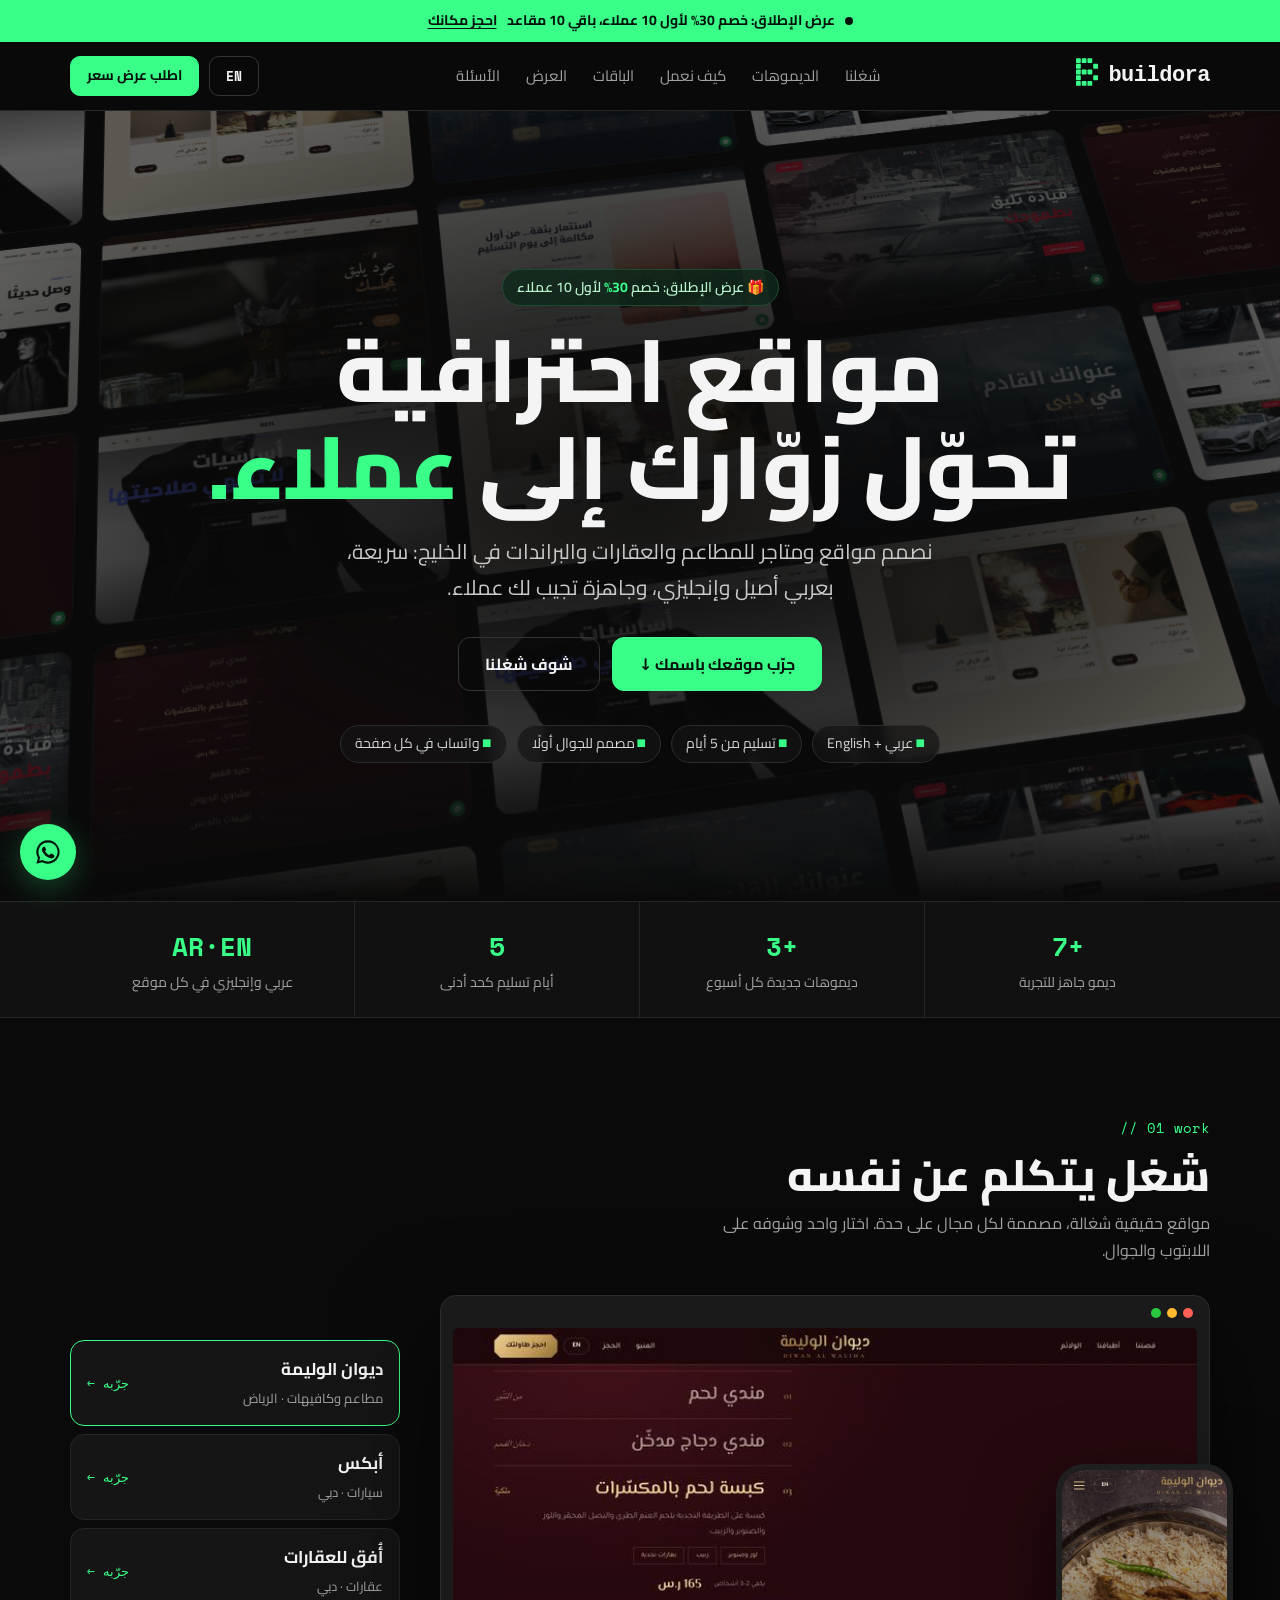
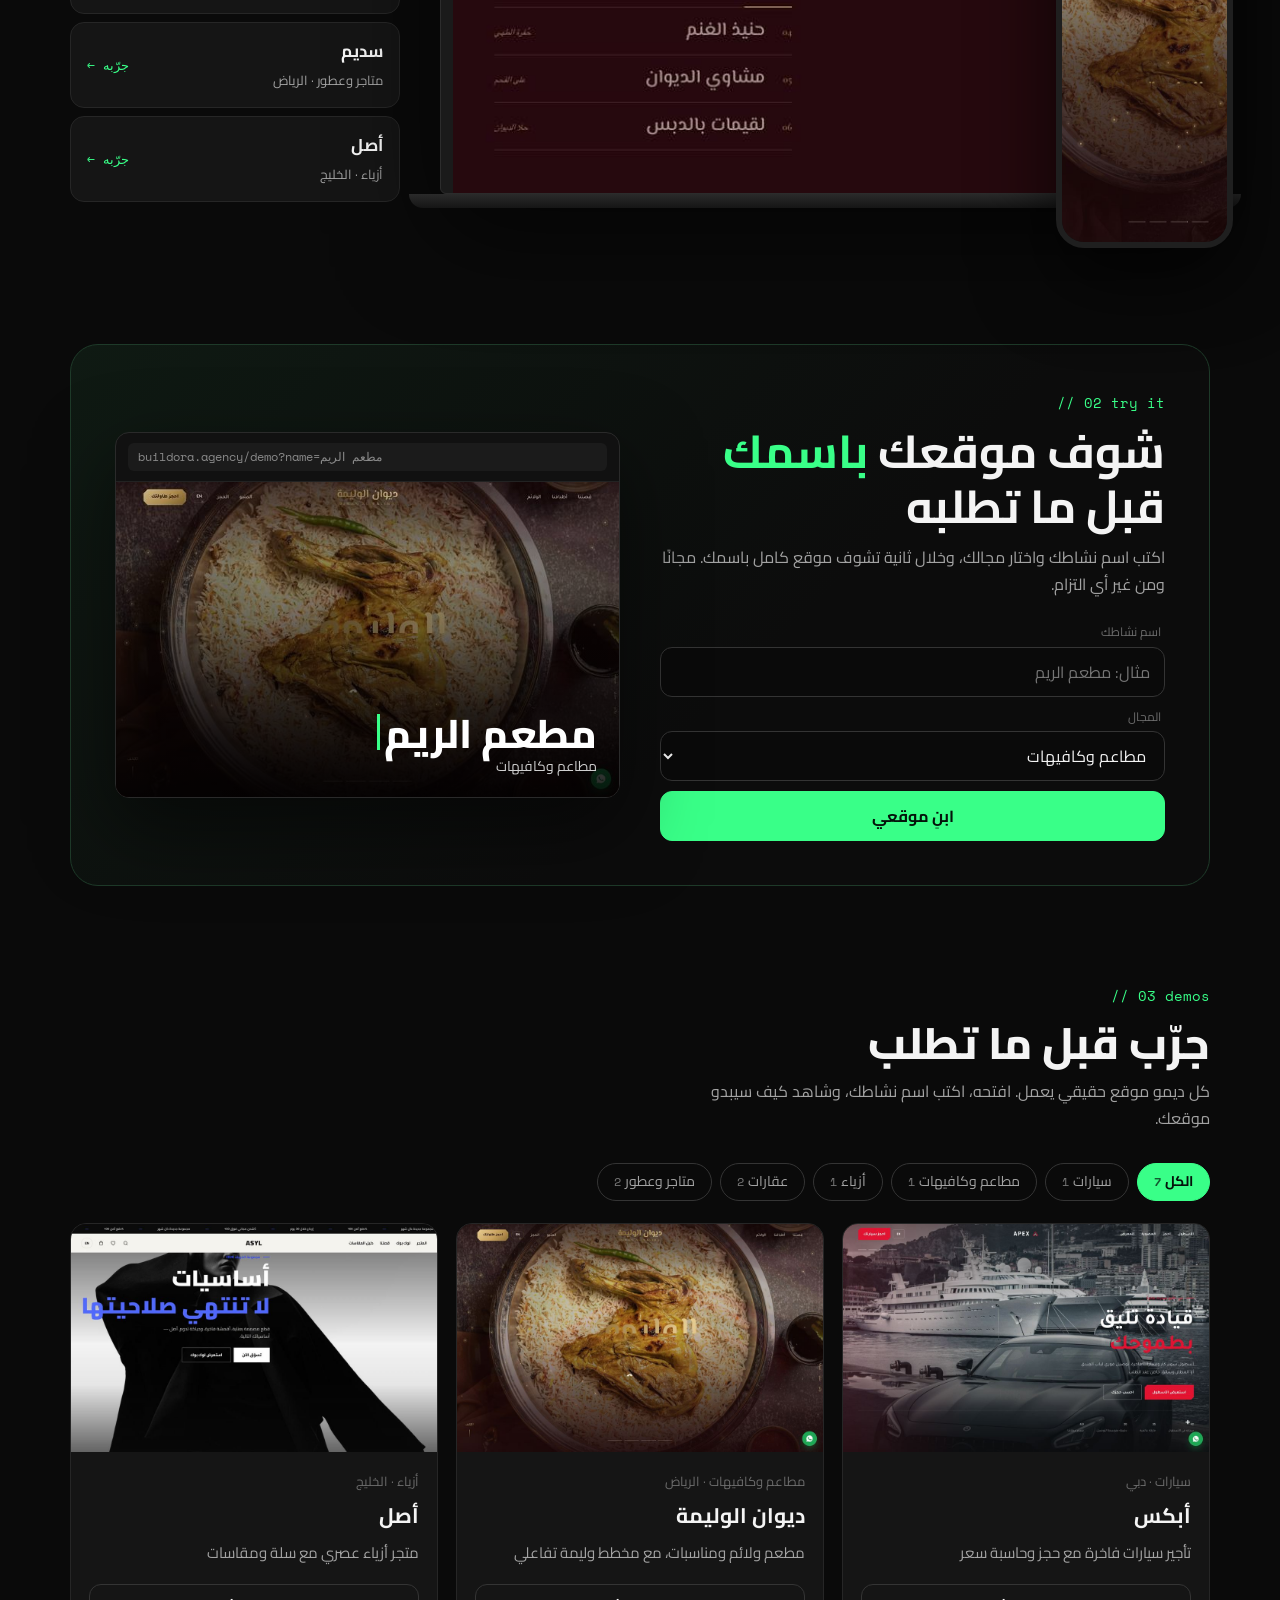
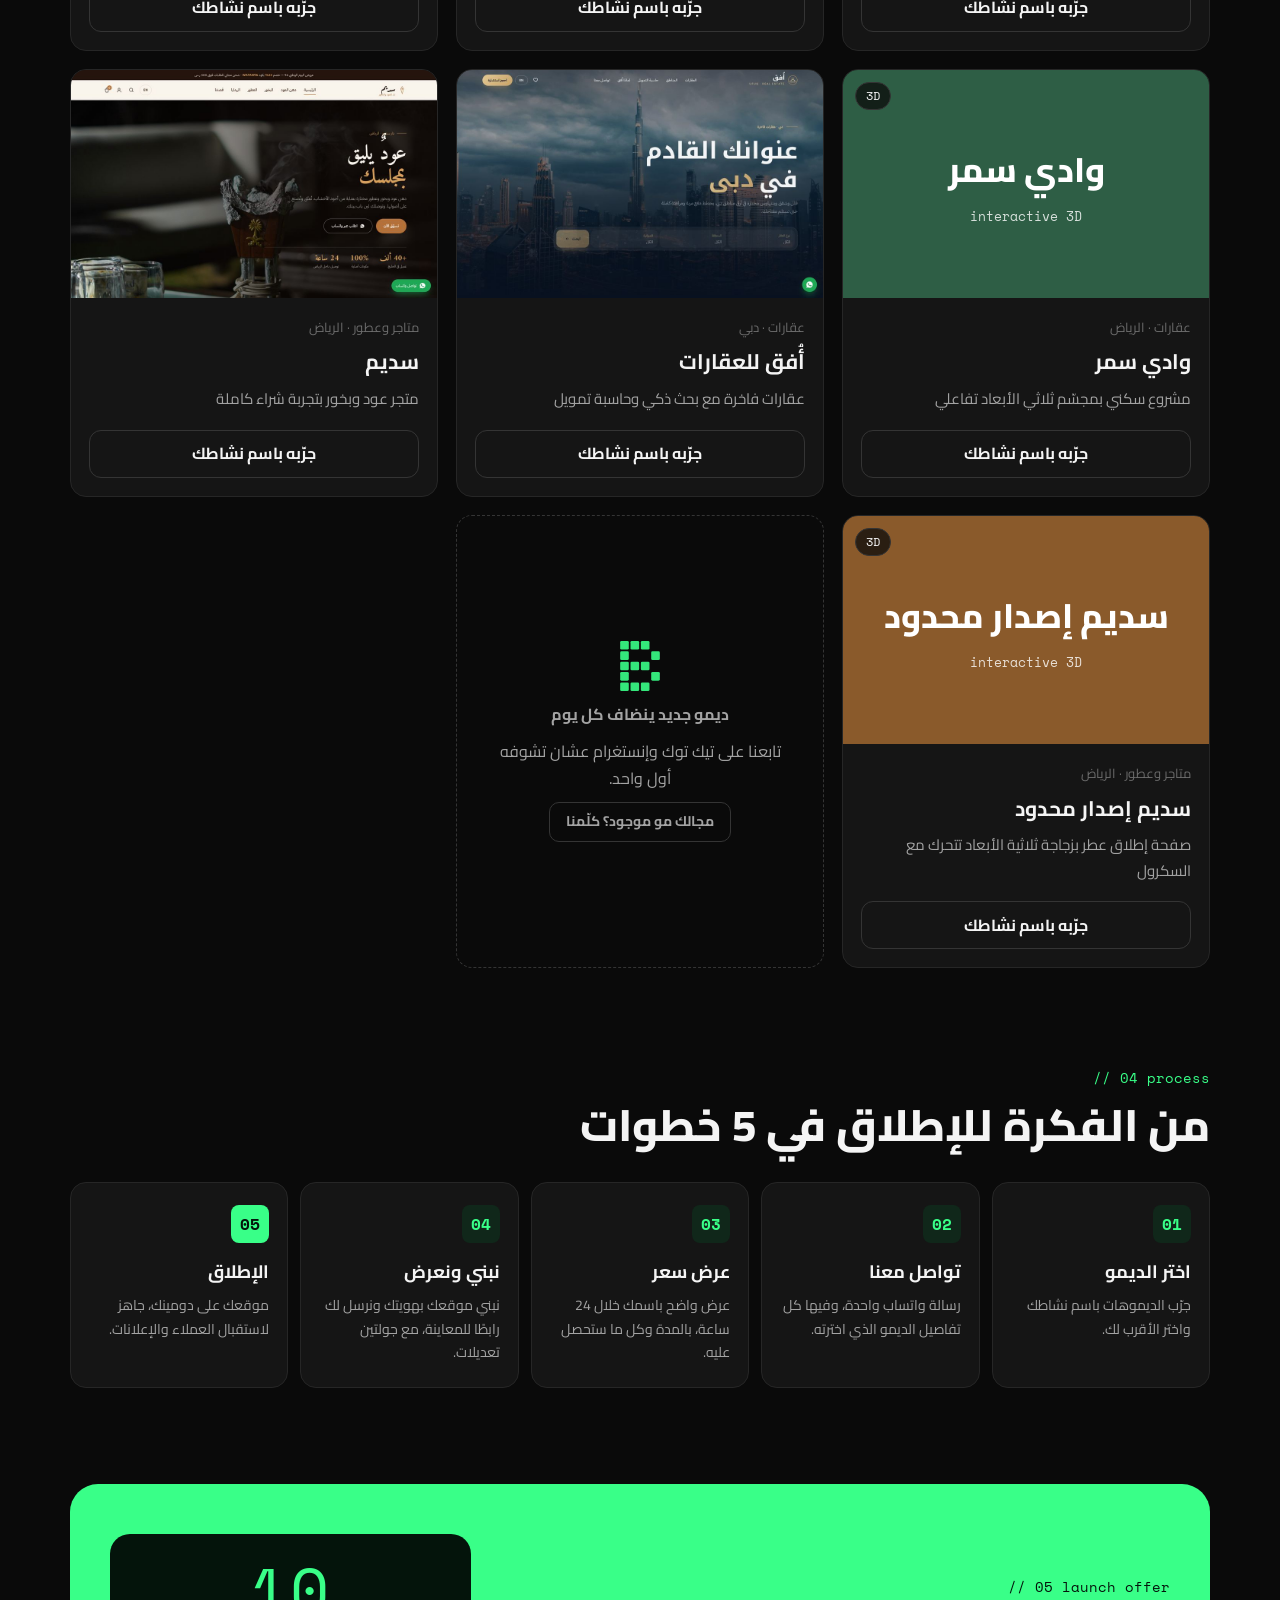
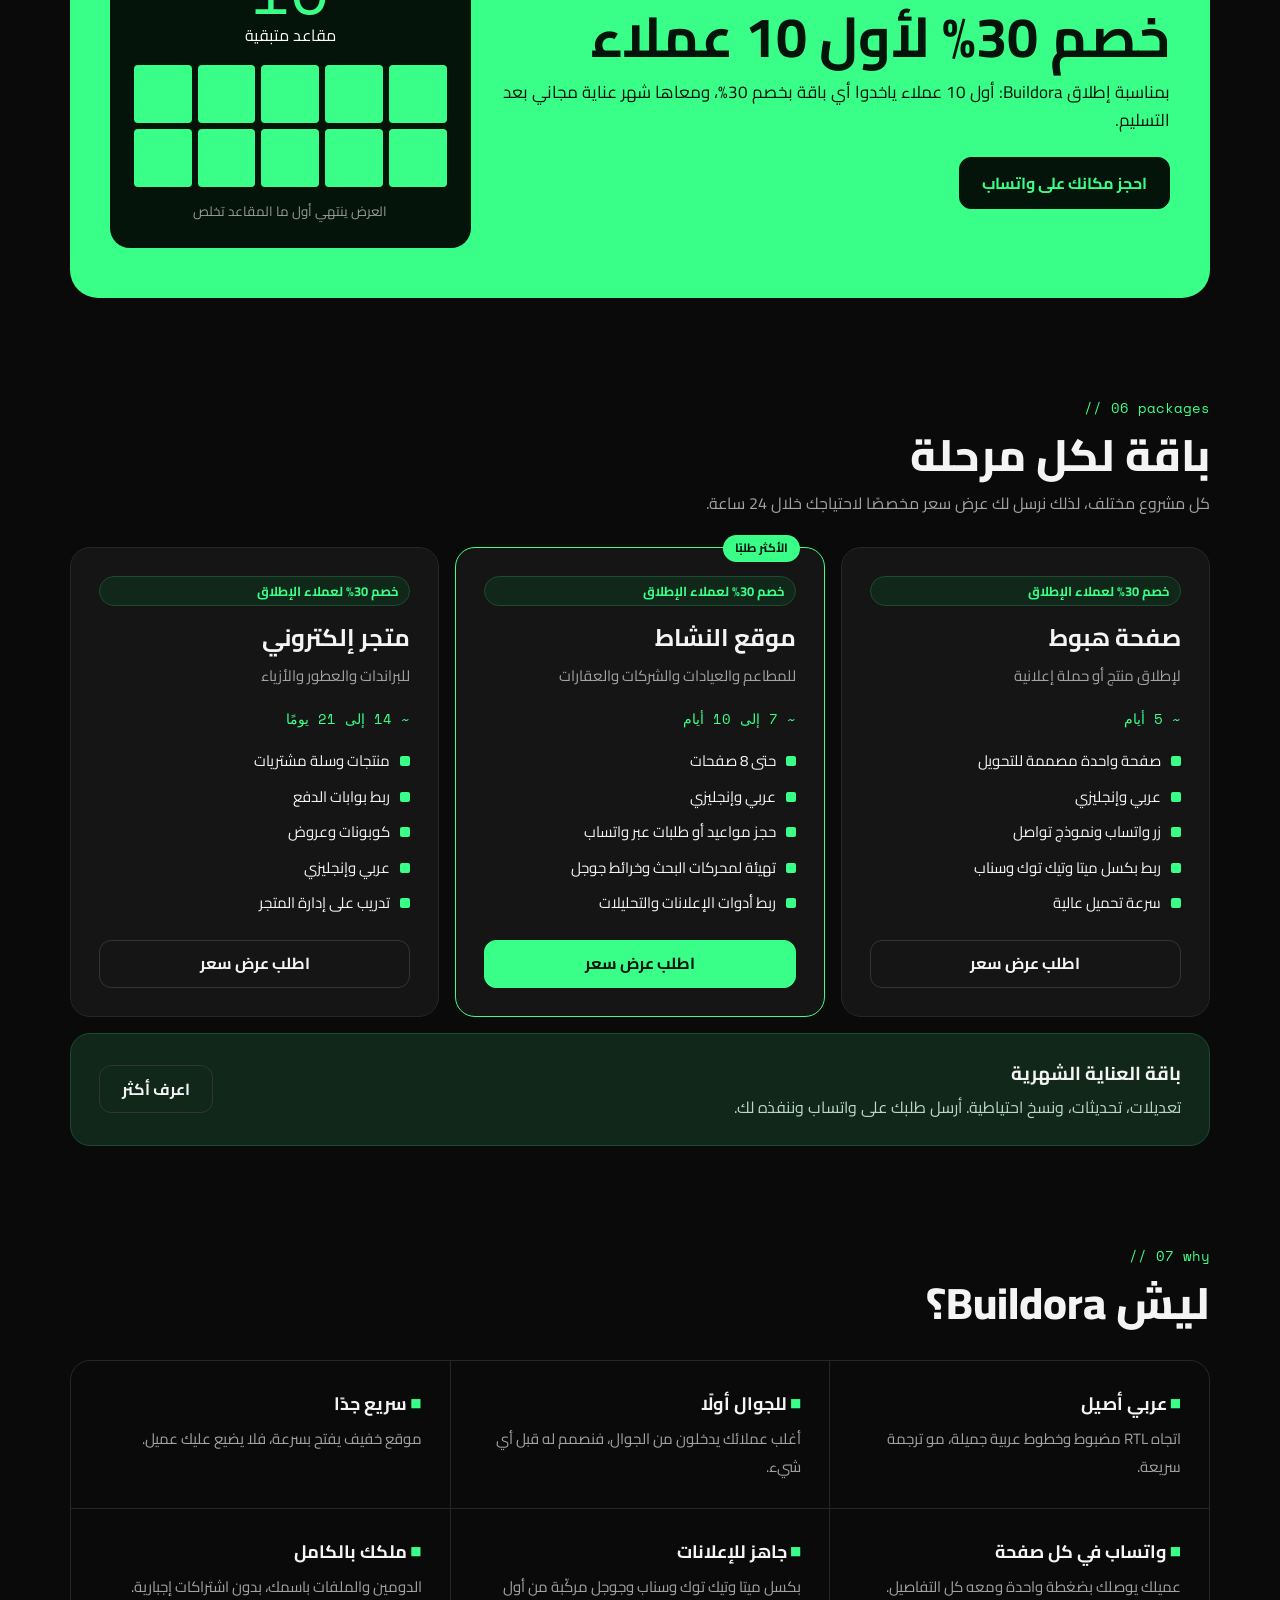
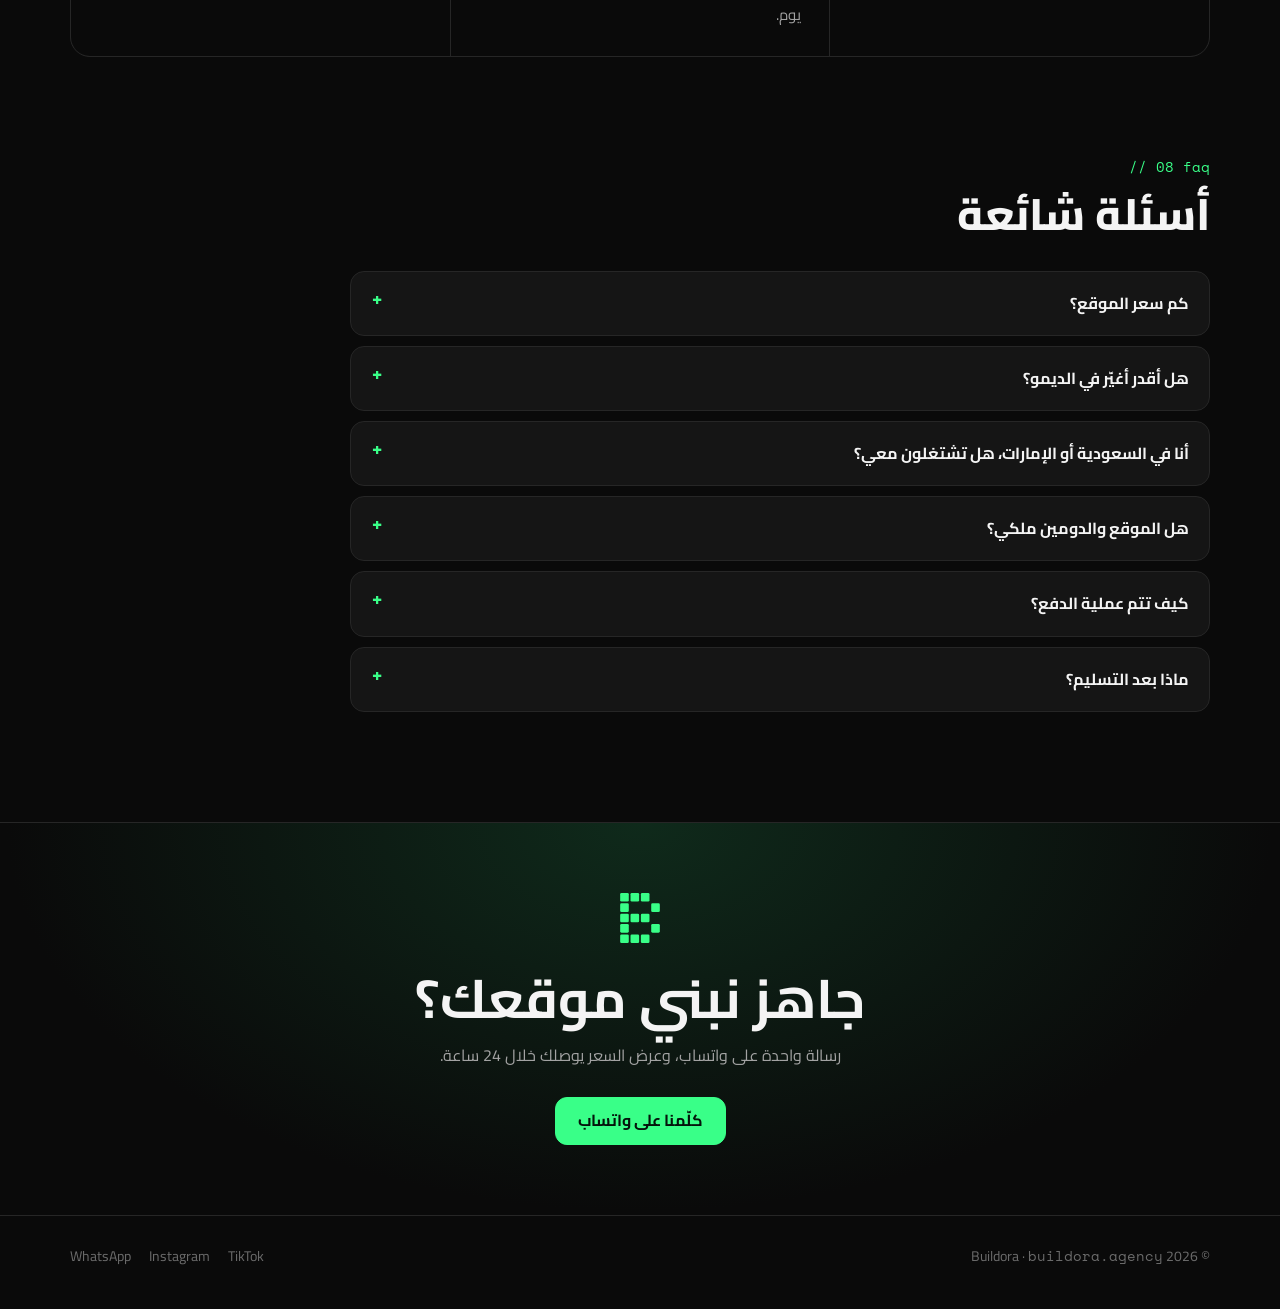
==== commit 6c5af882: "Sharper hero headline Co-Authored-By: Claude Opus 5.5 <noreply@anthropic.com>" ====
--- a/index.html
+++ b/index.html
@@ -3,7 +3,7 @@
 <head>
 <meta charset="utf-8">
 <meta name="viewport" content="width=device-width, initial-scale=1">
-<title>Buildora | مواقع تُبنى بلوك بلوك</title>
+<title>Buildora | تصميم مواقع احترافية</title>
 <meta name="description" content="Buildora وكالة تصميم مواقع للخليج. جرّب ديمو جاهز باسم نشاطك، واطلب موقعك.">
 <meta property="og:title" content="Buildora — Websites, built block by block">
 <meta property="og:description" content="جرّب موقعك باسم نشاطك قبل ما تطلبه">
@@ -41,7 +41,7 @@
   <div class="wall" id="wall" aria-hidden="true"></div>
   <div class="wrap">
     <span class="pill-offer" data-offer><span data-i18n="h_pill">🎁 عرض الإطلاق: خصم <b>30%</b> لأول 10 عملاء</span></span>
-    <h1 data-i18n="h_title">مواقع احترافية<br>تبني بيزنسك <span class="neon">بلوك بلوك.</span></h1>
+    <h1 data-i18n="h_title">مواقع احترافية<br>تحوّل زوّارك إلى <span class="neon">عملاء.</span></h1>
     <p class="lead" data-i18n="h_lead">نصمم مواقع ومتاجر للمطاعم والعقارات والبراندات في الخليج: سريعة، بعربي أصيل وإنجليزي، وجاهزة تجيب لك عملاء.</p>
     <div class="ctas">
       <a class="btn btn-neon" href="#try" data-i18n="h_cta1">جرّب موقعك باسمك ↓</a>
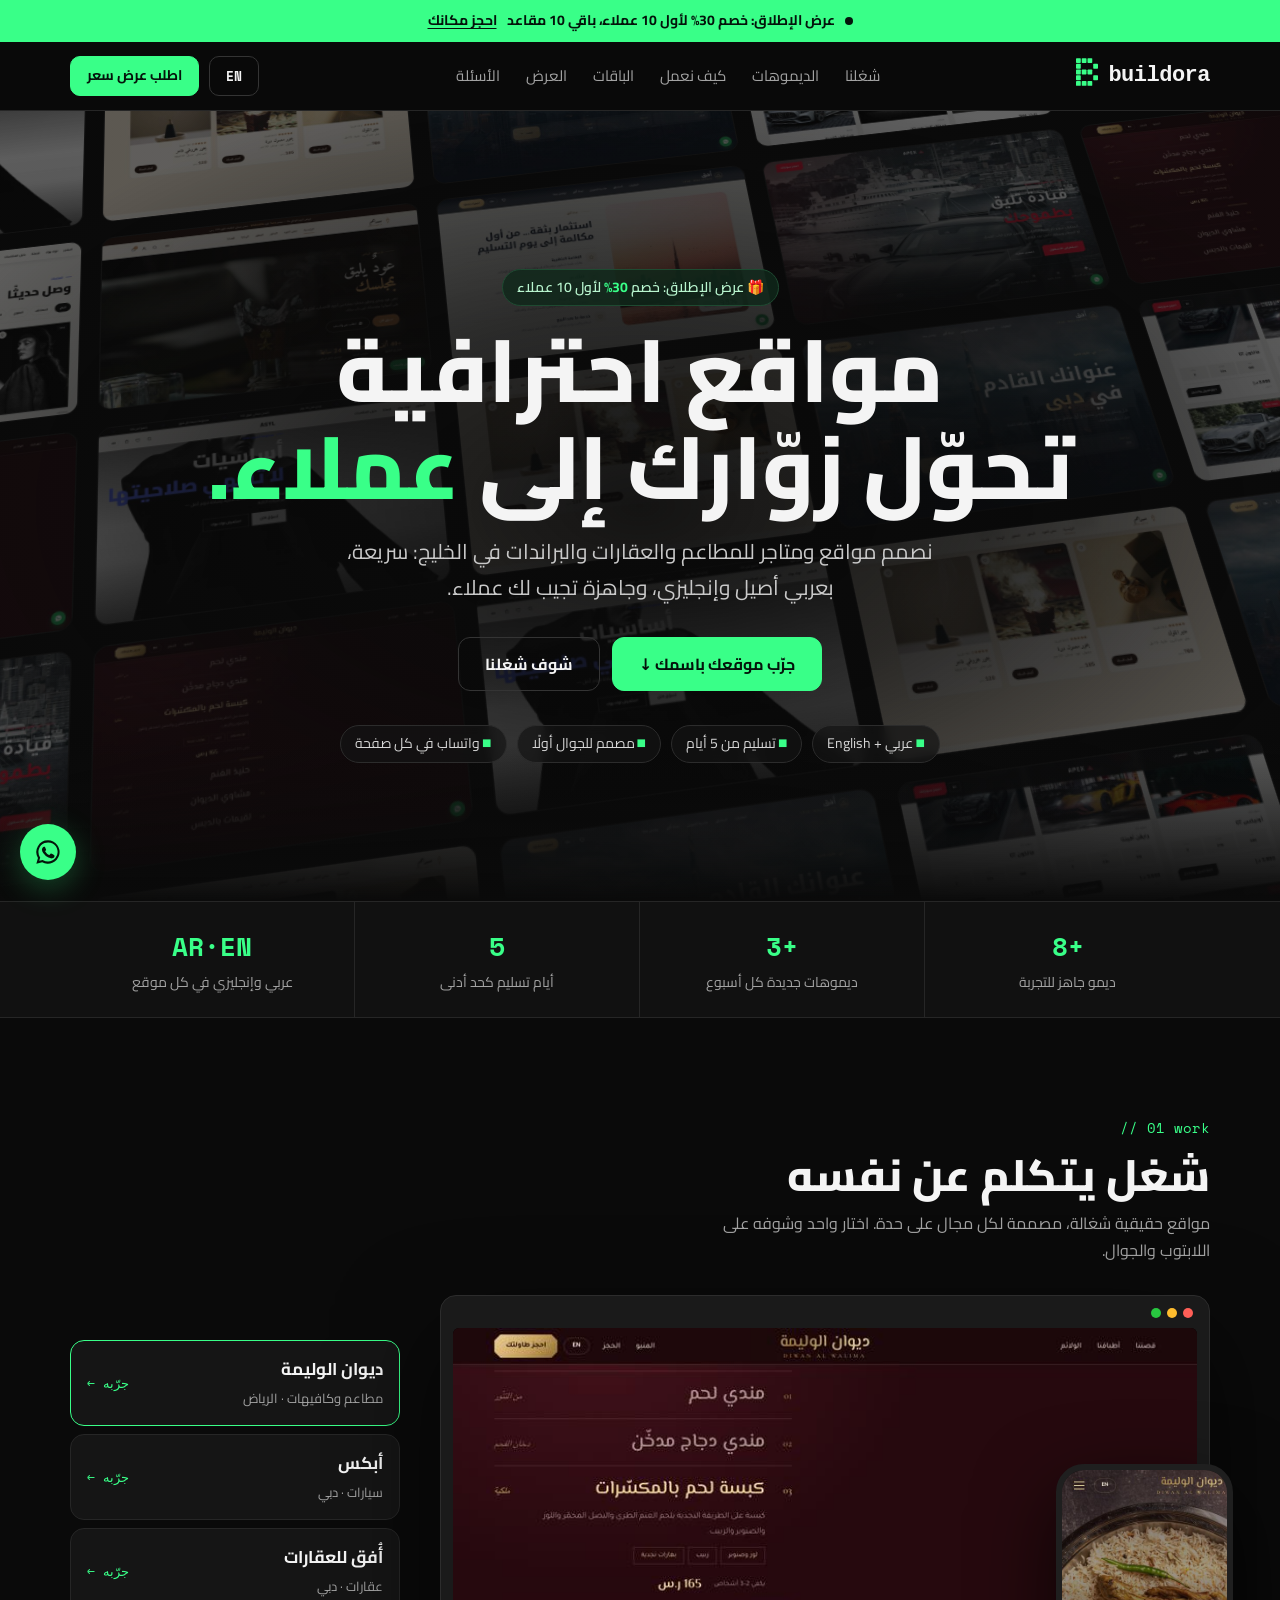
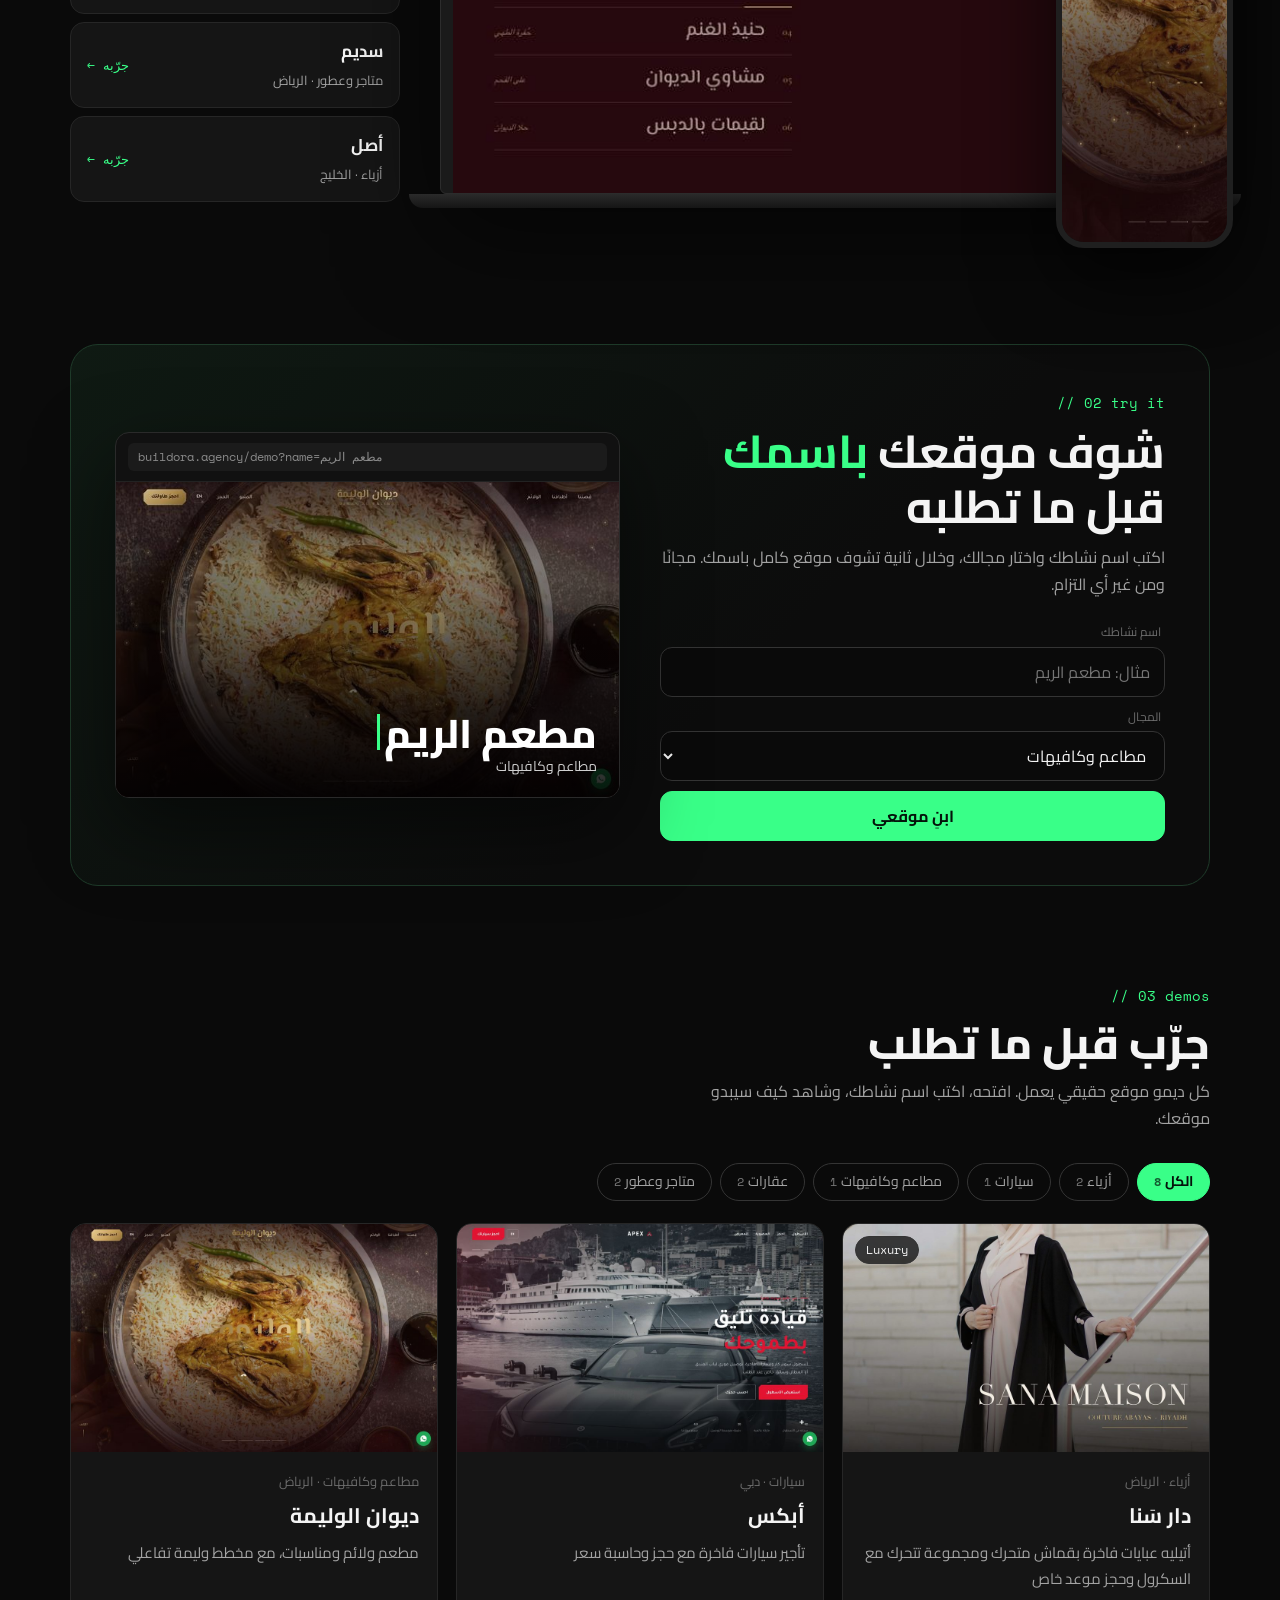
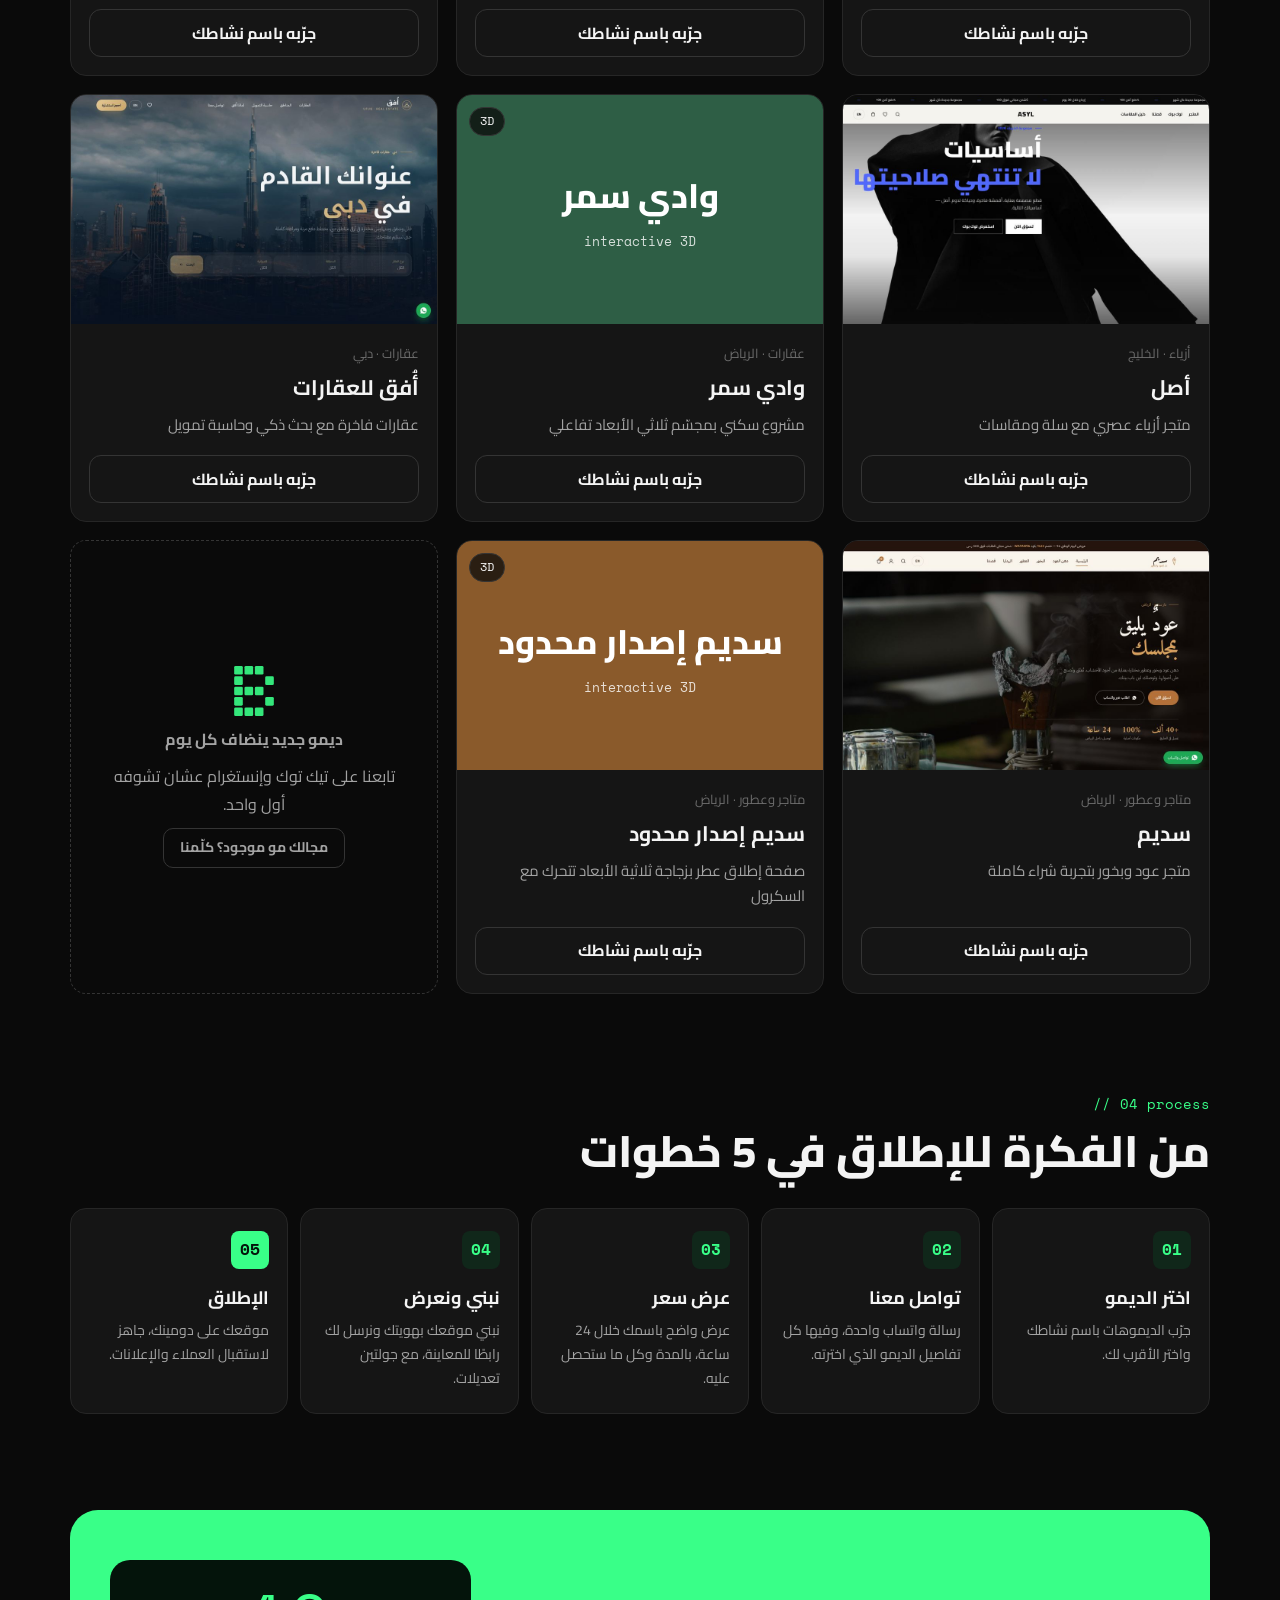
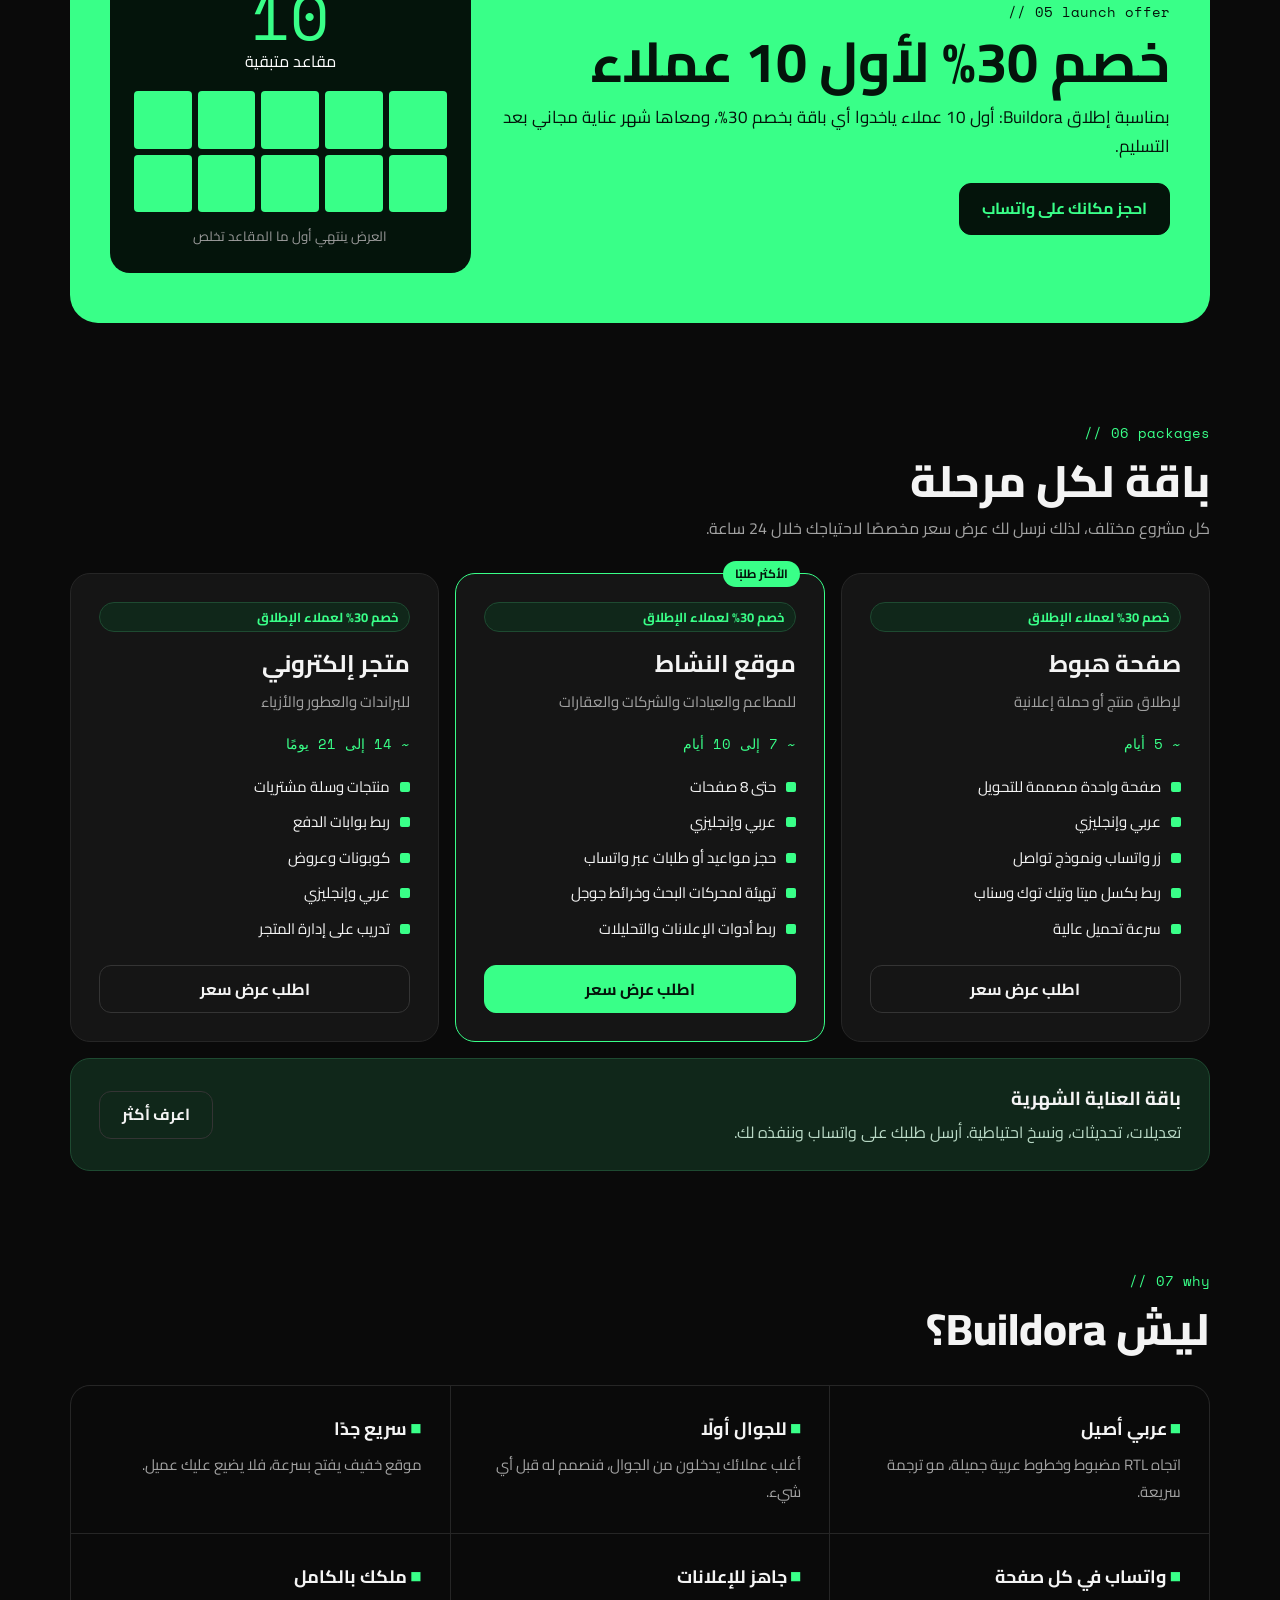
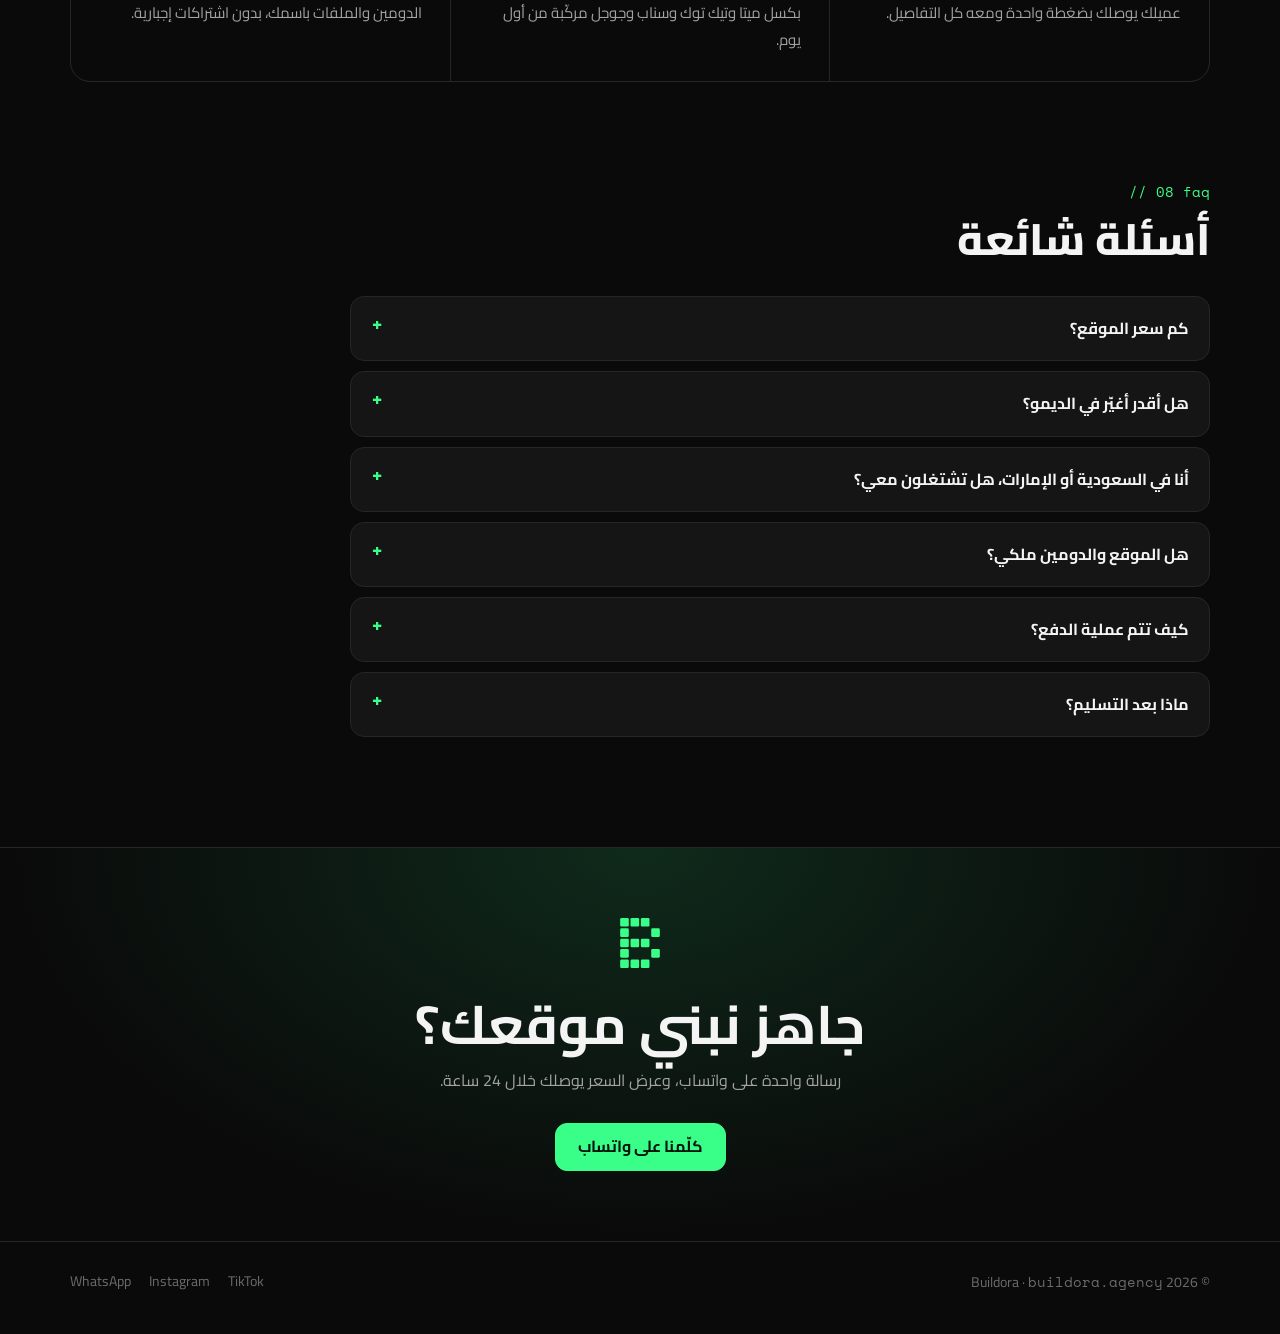
==== commit c06bebcc: "Add Meta Pixel with demo, lead and brief events Co-Authored-By: Claude Opus 5.5 <noreply@anthropic.c" ====
--- a/index.html
+++ b/index.html
@@ -17,6 +17,7 @@
 <link rel="stylesheet" href="assets/style.css">
 </head>
 <body>
+<noscript><img height="1" width="1" style="display:none" alt="" src="https://www.facebook.com/tr?id=1782171553025479&ev=PageView&noscript=1"></noscript>
 <div class="offer-bar" data-offer><span class="dot"></span><span data-i18n="ob">عرض الإطلاق: خصم 30% لأول 10 عملاء، باقي <b class="left-n">10</b> مقاعد</span><a href="#offer" data-i18n="ob_cta">احجز مكانك</a></div>
 
 <nav class="nav">
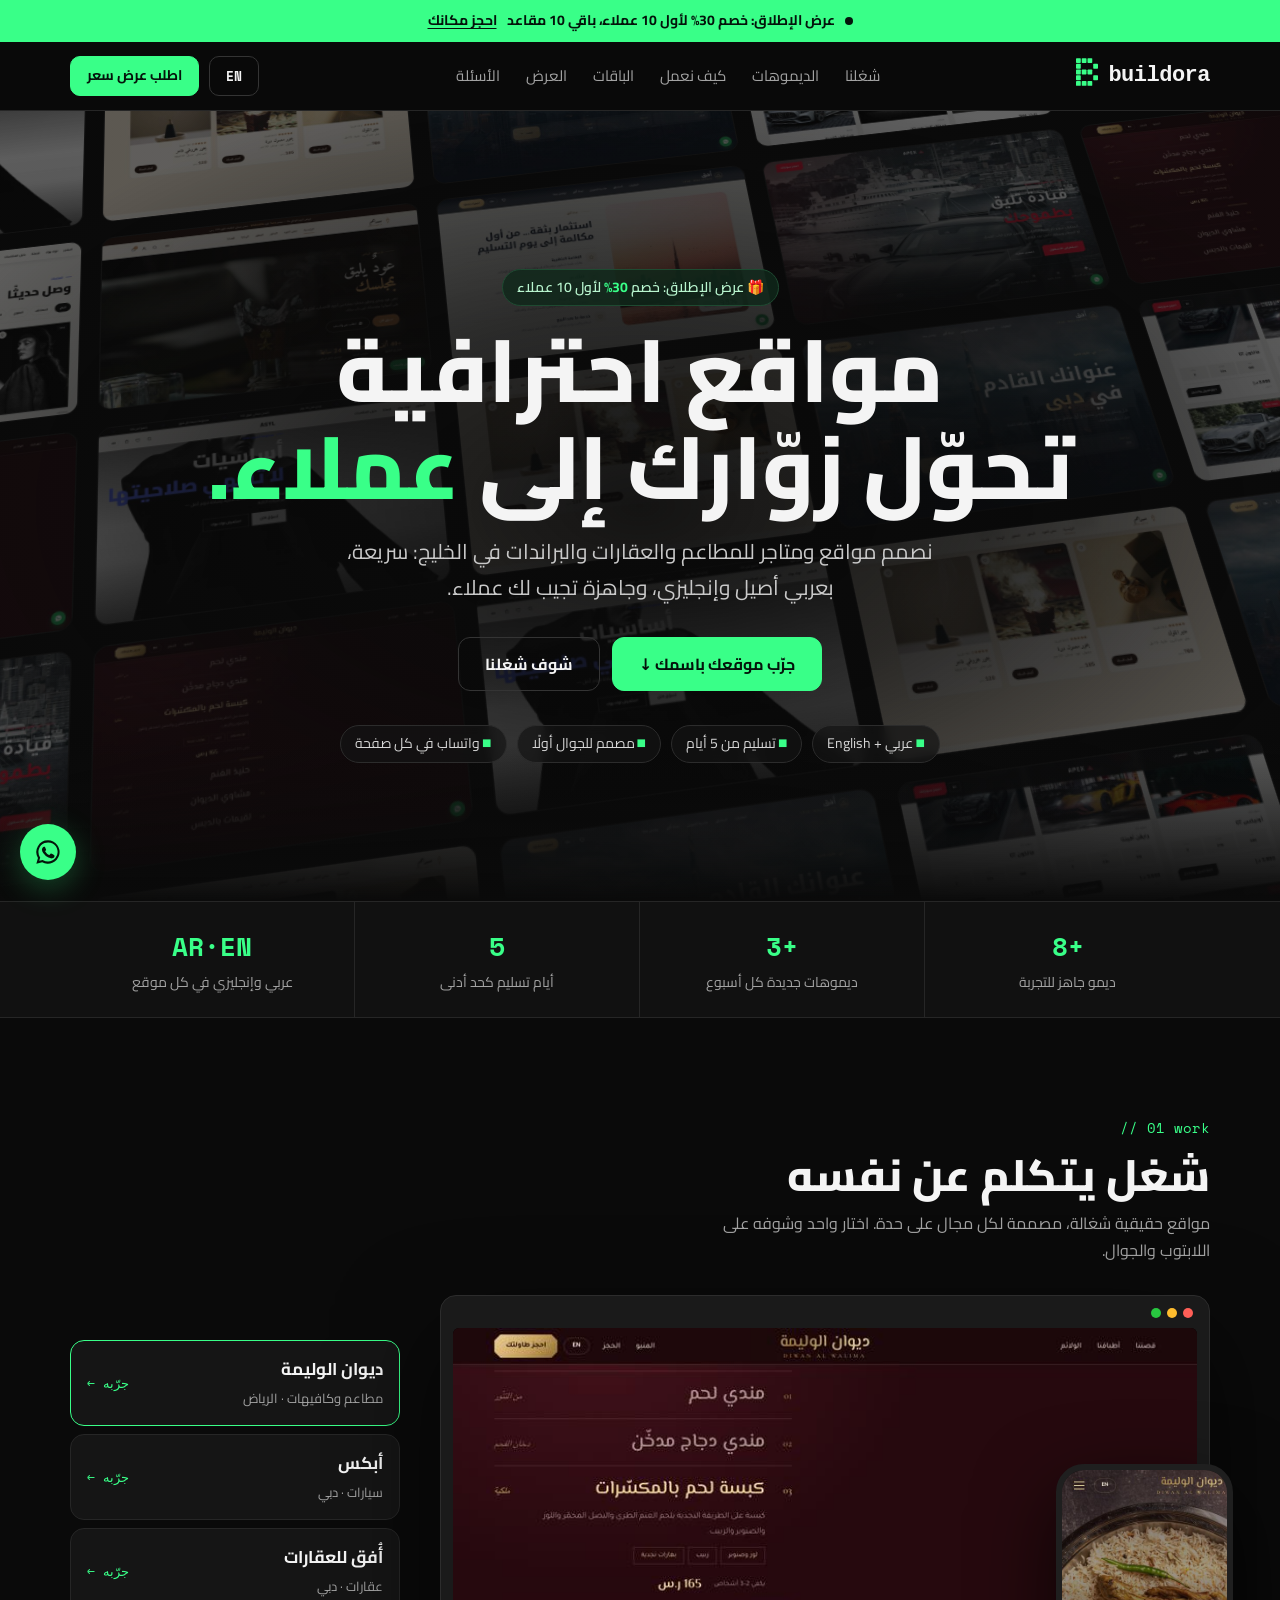
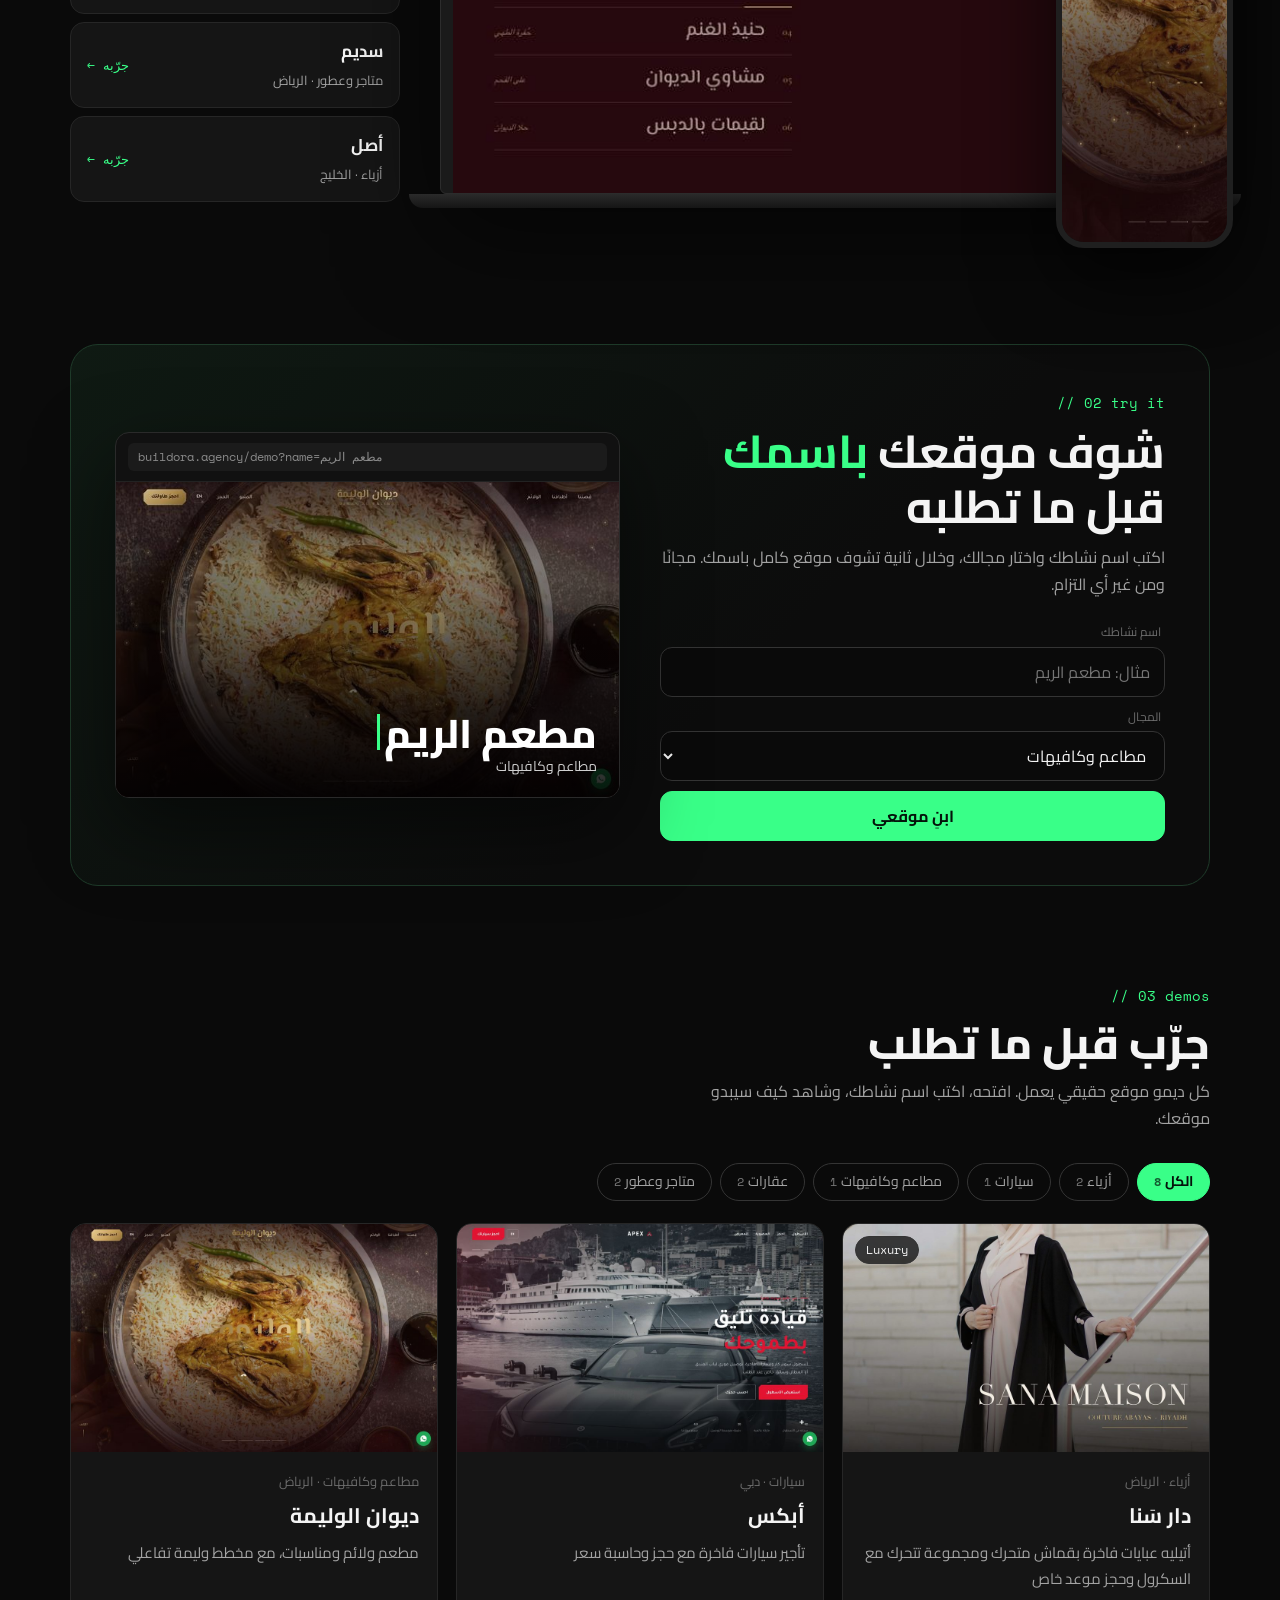
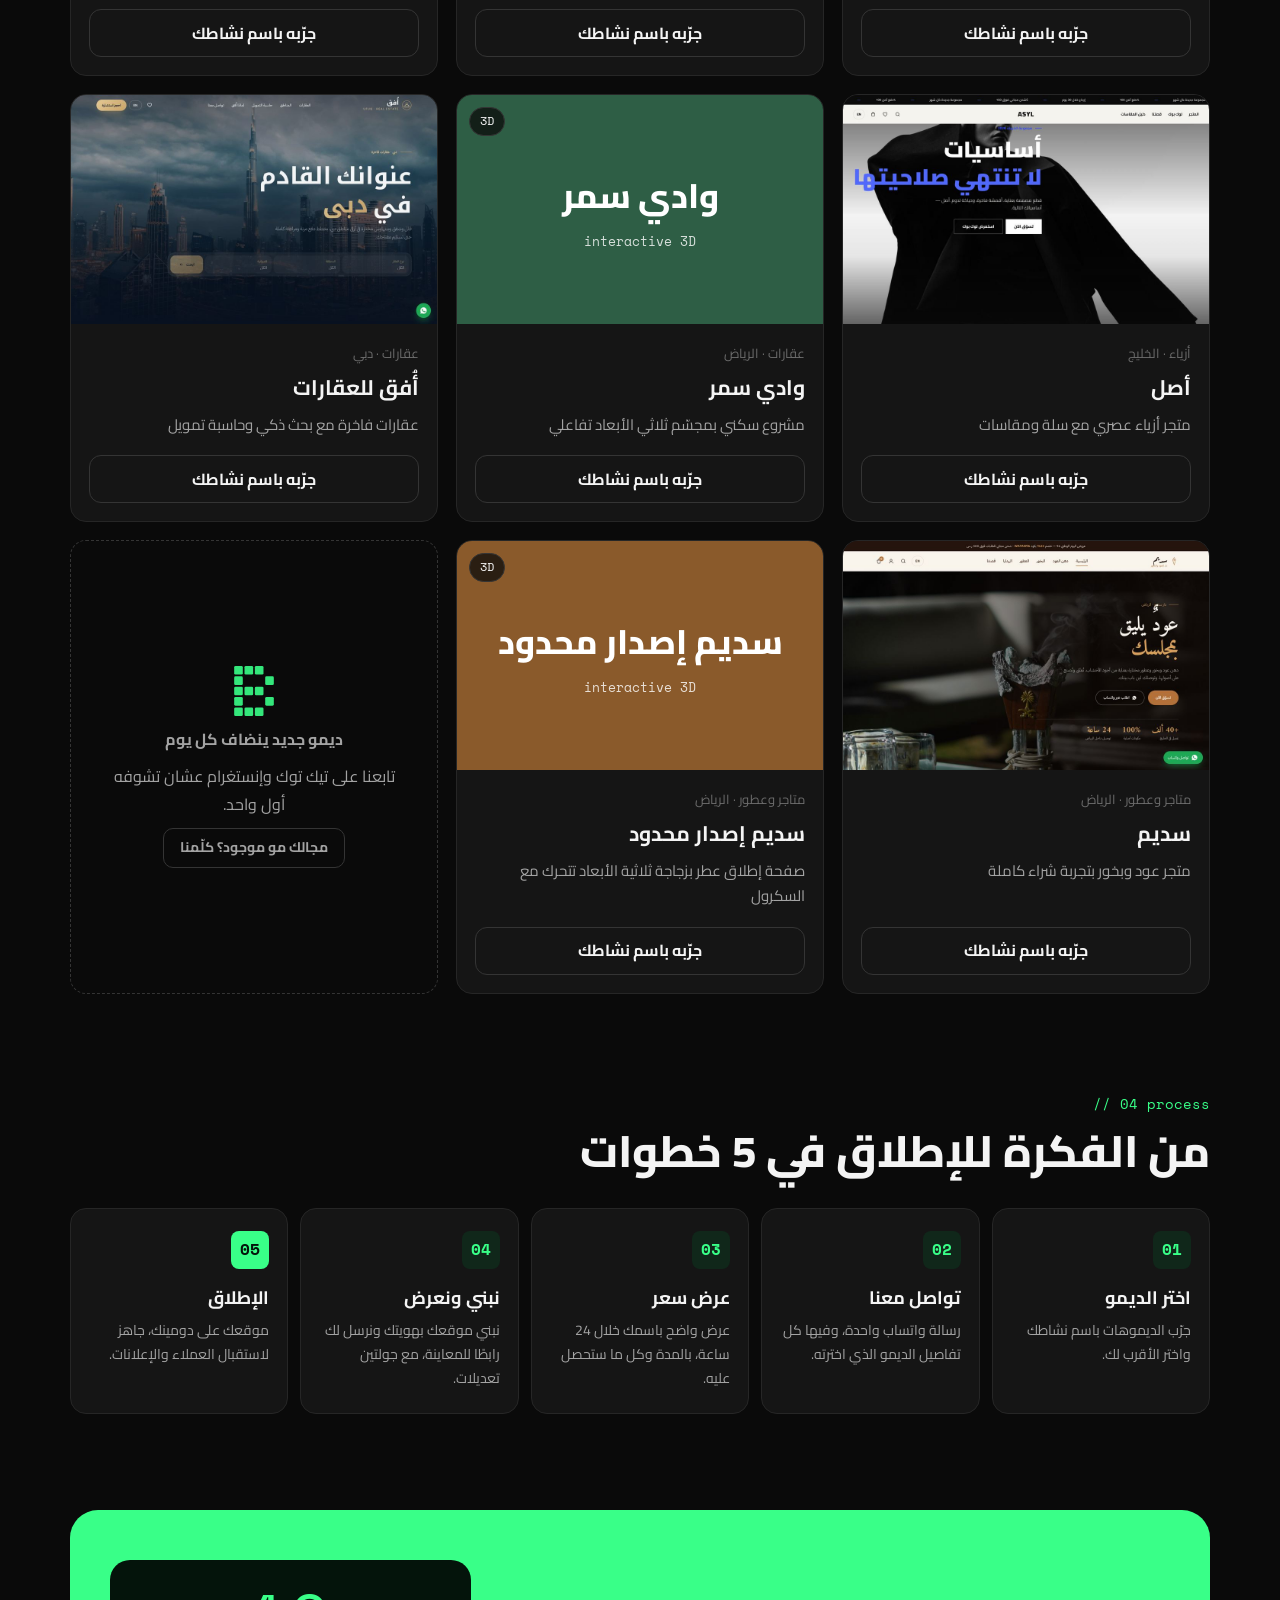
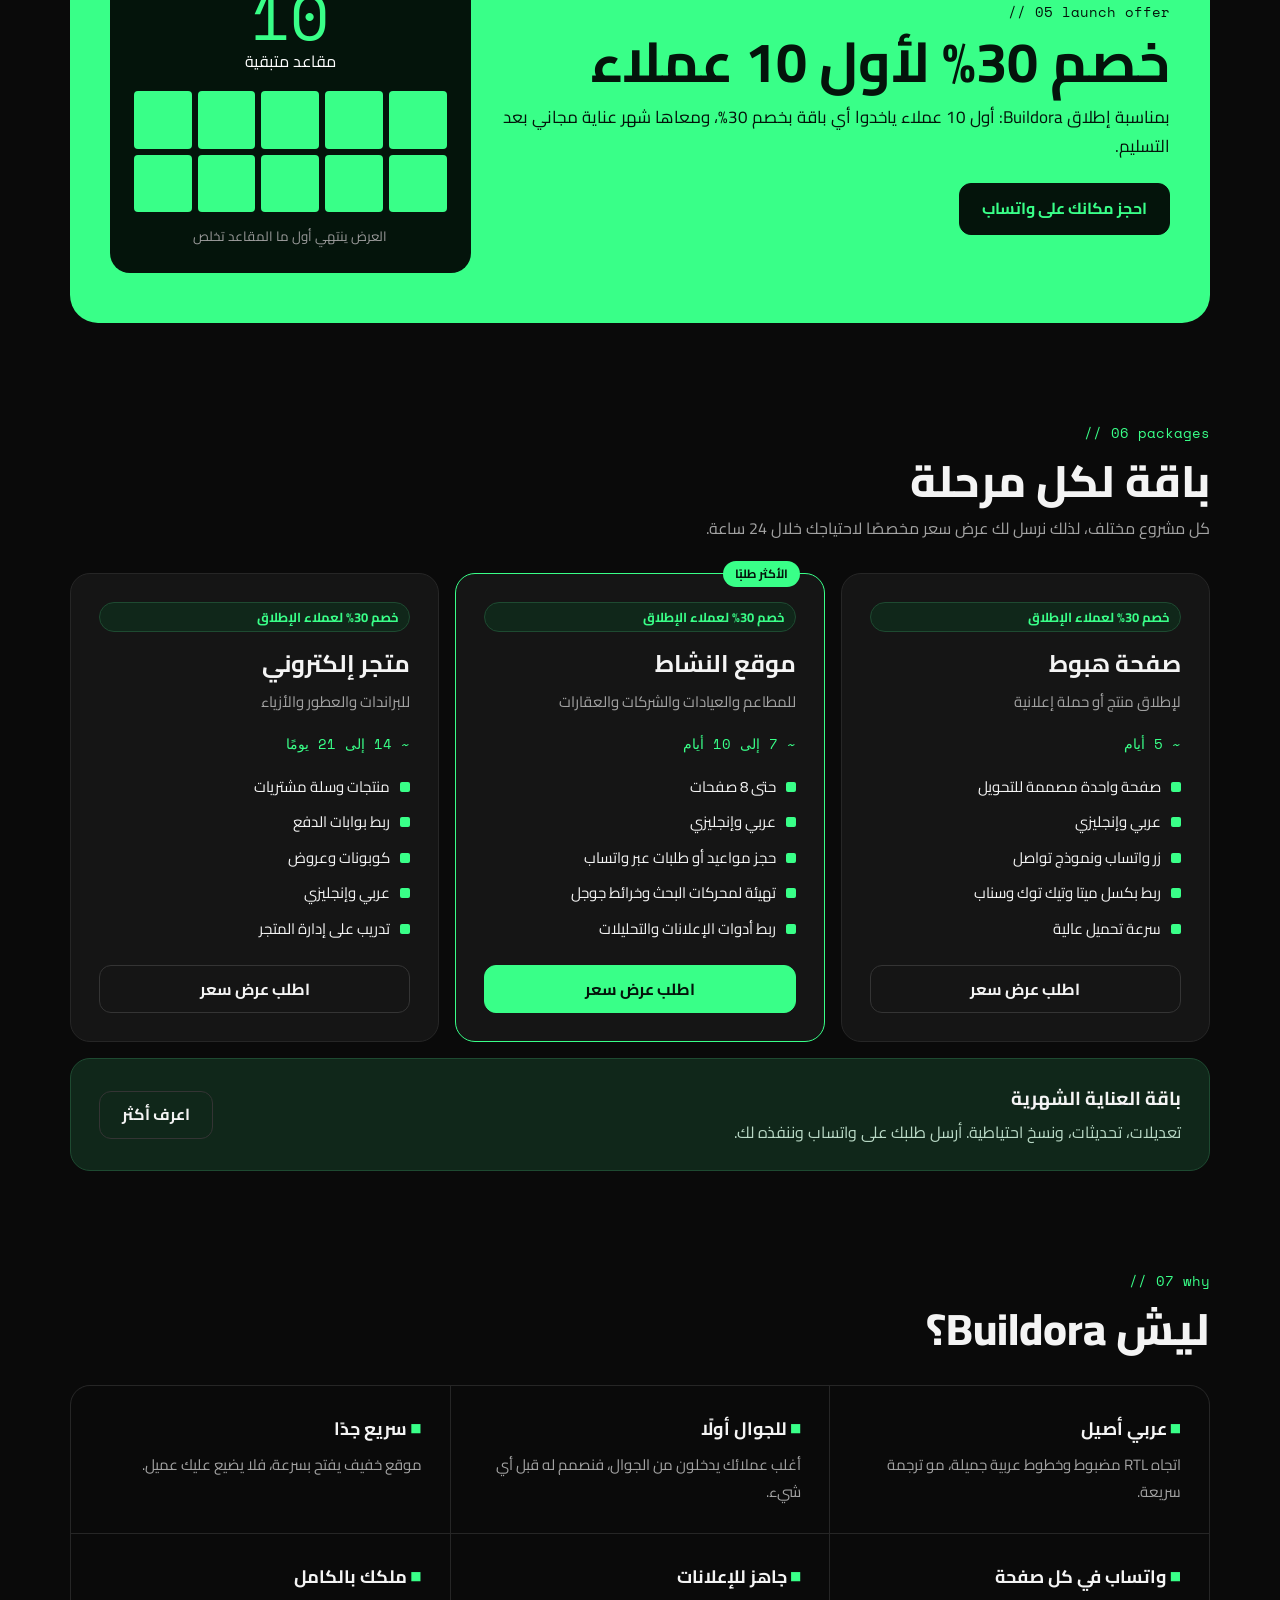
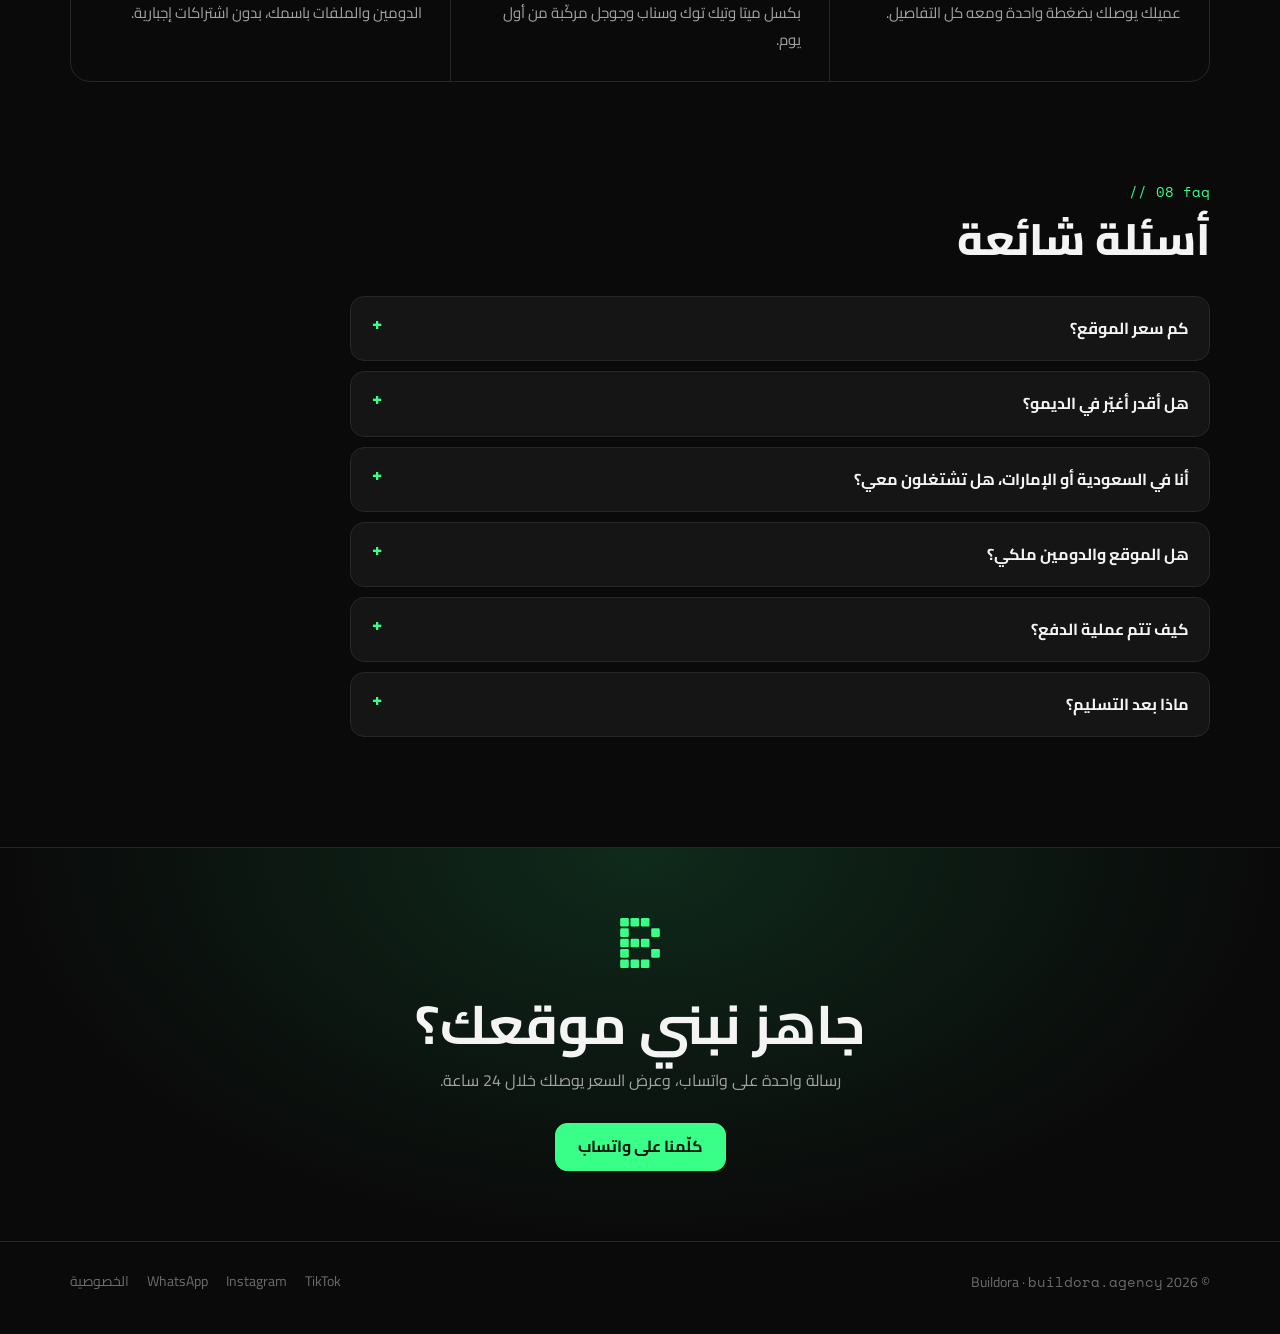
==== commit 71ef2288: "Add privacy policy page and social share image Co-Authored-By: Claude Opus 5.5 <noreply@anthropic.co" ====
--- a/index.html
+++ b/index.html
@@ -5,9 +5,16 @@
 <meta name="viewport" content="width=device-width, initial-scale=1">
 <title>Buildora | تصميم مواقع احترافية</title>
 <meta name="description" content="Buildora وكالة تصميم مواقع للخليج. جرّب ديمو جاهز باسم نشاطك، واطلب موقعك.">
-<meta property="og:title" content="Buildora — Websites, built block by block">
-<meta property="og:description" content="جرّب موقعك باسم نشاطك قبل ما تطلبه">
-<meta property="og:image" content="assets/favicon-512.png">
+<meta property="og:type" content="website">
+<meta property="og:site_name" content="Buildora">
+<meta property="og:title" content="Buildora | مواقع احترافية تحوّل زوّارك إلى عملاء">
+<meta property="og:description" content="جرّب موقعك باسم نشاطك قبل ما تطلبه: مواقع ومتاجر للخليج بعربي أصيل وإنجليزي.">
+<meta property="og:image" content="https://buildora-alpha.vercel.app/assets/og.jpg">
+<meta property="og:image:width" content="1200">
+<meta property="og:image:height" content="630">
+<meta property="og:url" content="https://buildora-alpha.vercel.app/">
+<meta name="twitter:card" content="summary_large_image">
+<meta name="twitter:image" content="https://buildora-alpha.vercel.app/assets/og.jpg">
 <meta name="theme-color" content="#0A0A0A">
 <link rel="icon" href="assets/favicon-32.png" sizes="32x32">
 <link rel="apple-touch-icon" href="assets/favicon-180.png">
@@ -259,6 +266,7 @@
       <a href="https://www.tiktok.com/@buildora.agency" target="_blank" rel="noopener">TikTok</a>
       <a href="https://www.instagram.com/buildora.agency" target="_blank" rel="noopener">Instagram</a>
       <a data-wa="general" href="#" target="_blank" rel="noopener">WhatsApp</a>
+      <a href="privacy.html" data-i18n="ft_privacy">الخصوصية</a>
     </div>
   </div>
 </footer>
